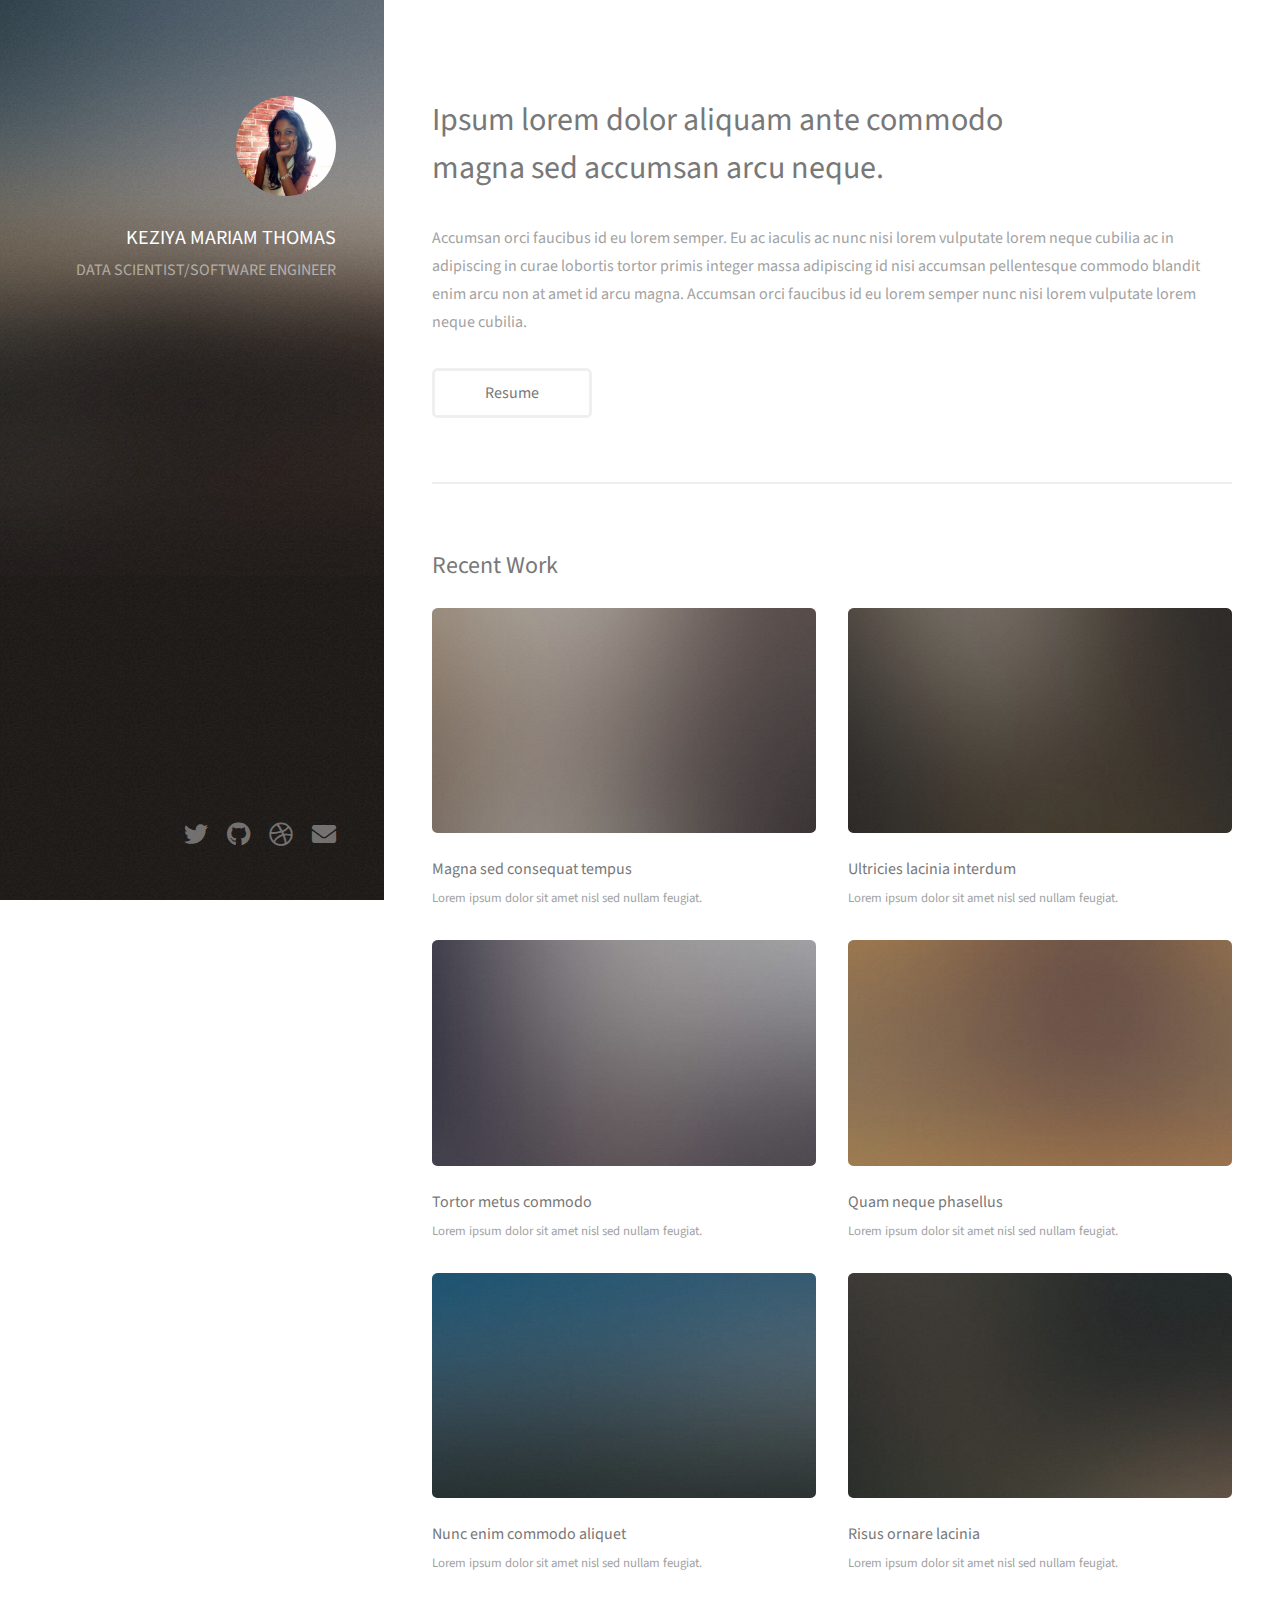
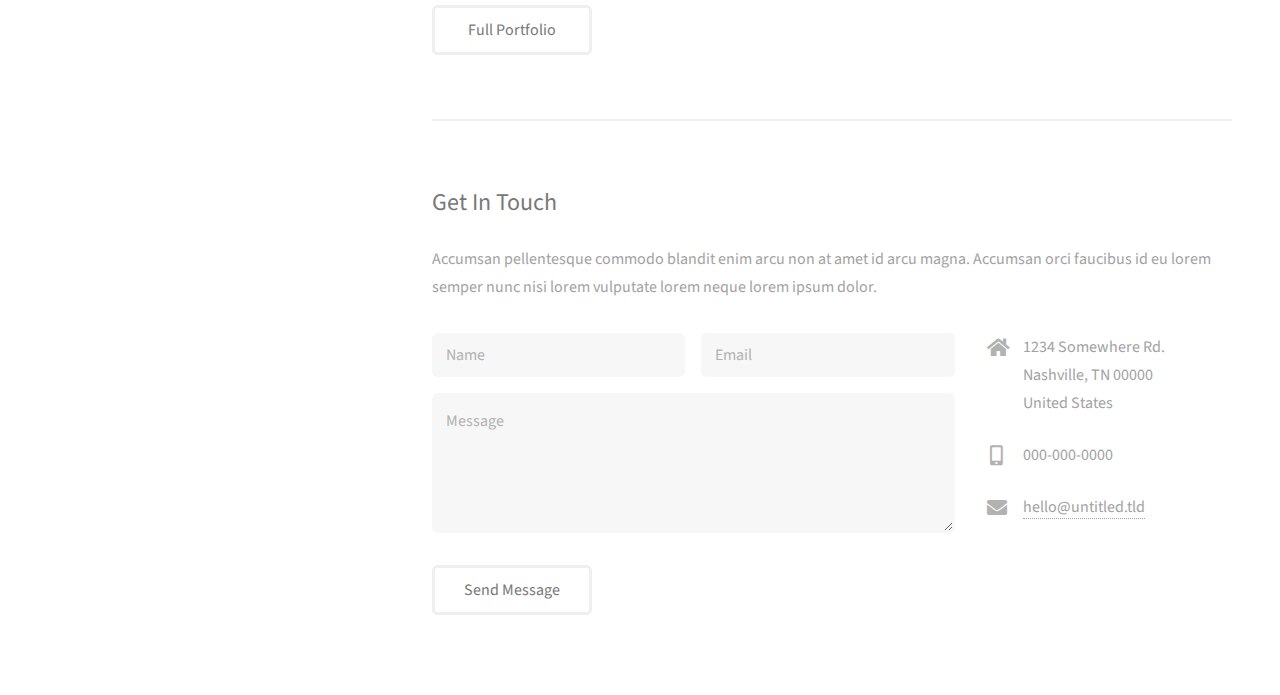
==== index.html @ 7d2cc62a "New pages" ====
<!DOCTYPE HTML>
<!--
	Strata by HTML5 UP
	html5up.net | @ajlkn
	Free for personal and commercial use under the CCA 3.0 license (html5up.net/license)
-->
<html>
	<head>
		<title>Keziya Thomas - Portfolio</title>
		<meta charset="utf-8" />
		<meta name="viewport" content="width=device-width, initial-scale=1, user-scalable=no" />
		<link rel="stylesheet" href="assets/css/main.css" />
	</head>
	<body class="is-preload">

		<!-- Header -->
			<header id="header">
				<div class="inner">
					<a href="#" class="image avatar"><img src="images/avatar.jpeg" alt="" /></a>
					<h1><strong>KEZIYA MARIAM THOMAS</strong>
						<!-- , a super simple -->
						<br />
					<!-- crafted by <a href="http://html5up.net">HTML5 UP</a>. -->
					</h1>
					<p>DATA SCIENTIST/SOFTWARE ENGINEER<br /></p>
				</div>
			</header>

		<!-- Main -->
			<div id="main">

				<!-- One -->
					<section id="one">
						<header class="major">
							<h2>Ipsum lorem dolor aliquam ante commodo<br />
							magna sed accumsan arcu neque.</h2>
						</header>
						<p>Accumsan orci faucibus id eu lorem semper. Eu ac iaculis ac nunc nisi lorem vulputate lorem neque cubilia ac in adipiscing in curae lobortis tortor primis integer massa adipiscing id nisi accumsan pellentesque commodo blandit enim arcu non at amet id arcu magna. Accumsan orci faucibus id eu lorem semper nunc nisi lorem vulputate lorem neque cubilia.</p>
						<ul class="actions">
							<li><a href="resume.html" class="button">Resume</a></li>
						</ul>
					</section>

				<!-- Two -->
					<section id="two">
						<h2>Recent Work</h2>
						<div class="row">
							<article class="col-6 col-12-xsmall work-item">
								<a href="images/fulls/01.jpg" class="image fit thumb"><img src="images/thumbs/01.jpg" alt="" /></a>
								<h3>Magna sed consequat tempus</h3>
								<p>Lorem ipsum dolor sit amet nisl sed nullam feugiat.</p>
							</article>
							<article class="col-6 col-12-xsmall work-item">
								<a href="images/fulls/02.jpg" class="image fit thumb"><img src="images/thumbs/02.jpg" alt="" /></a>
								<h3>Ultricies lacinia interdum</h3>
								<p>Lorem ipsum dolor sit amet nisl sed nullam feugiat.</p>
							</article>
							<article class="col-6 col-12-xsmall work-item">
								<a href="images/fulls/03.jpg" class="image fit thumb"><img src="images/thumbs/03.jpg" alt="" /></a>
								<h3>Tortor metus commodo</h3>
								<p>Lorem ipsum dolor sit amet nisl sed nullam feugiat.</p>
							</article>
							<article class="col-6 col-12-xsmall work-item">
								<a href="images/fulls/04.jpg" class="image fit thumb"><img src="images/thumbs/04.jpg" alt="" /></a>
								<h3>Quam neque phasellus</h3>
								<p>Lorem ipsum dolor sit amet nisl sed nullam feugiat.</p>
							</article>
							<article class="col-6 col-12-xsmall work-item">
								<a href="images/fulls/05.jpg" class="image fit thumb"><img src="images/thumbs/05.jpg" alt="" /></a>
								<h3>Nunc enim commodo aliquet</h3>
								<p>Lorem ipsum dolor sit amet nisl sed nullam feugiat.</p>
							</article>
							<article class="col-6 col-12-xsmall work-item">
								<a href="images/fulls/06.jpg" class="image fit thumb"><img src="images/thumbs/06.jpg" alt="" /></a>
								<h3>Risus ornare lacinia</h3>
								<p>Lorem ipsum dolor sit amet nisl sed nullam feugiat.</p>
							</article>
						</div>
						<ul class="actions">
							<li><a href="#" class="button">Full Portfolio</a></li>
						</ul>
					</section>

				<!-- Three -->
					<section id="three">
						<h2>Get In Touch</h2>
						<p>Accumsan pellentesque commodo blandit enim arcu non at amet id arcu magna. Accumsan orci faucibus id eu lorem semper nunc nisi lorem vulputate lorem neque lorem ipsum dolor.</p>
						<div class="row">
							<div class="col-8 col-12-small">
								<form method="post" action="#">
									<div class="row gtr-uniform gtr-50">
										<div class="col-6 col-12-xsmall"><input type="text" name="name" id="name" placeholder="Name" /></div>
										<div class="col-6 col-12-xsmall"><input type="email" name="email" id="email" placeholder="Email" /></div>
										<div class="col-12"><textarea name="message" id="message" placeholder="Message" rows="4"></textarea></div>
									</div>
								</form>
								<ul class="actions">
									<li><input type="submit" value="Send Message" /></li>
								</ul>
							</div>
							<div class="col-4 col-12-small">
								<ul class="labeled-icons">
									<li>
										<h3 class="icon solid fa-home"><span class="label">Address</span></h3>
										1234 Somewhere Rd.<br />
										Nashville, TN 00000<br />
										United States
									</li>
									<li>
										<h3 class="icon solid fa-mobile-alt"><span class="label">Phone</span></h3>
										000-000-0000
									</li>
									<li>
										<h3 class="icon solid fa-envelope"><span class="label">Email</span></h3>
										<a href="#">hello@untitled.tld</a>
									</li>
								</ul>
							</div>
						</div>
					</section>

				<!-- Four -->
				<!--
					<section id="four">
						<h2>Elements</h2>

						<section>
							<h4>Text</h4>
							<p>This is <b>bold</b> and this is <strong>strong</strong>. This is <i>italic</i> and this is <em>emphasized</em>.
							This is <sup>superscript</sup> text and this is <sub>subscript</sub> text.
							This is <u>underlined</u> and this is code: <code>for (;;) { ... }</code>. Finally, <a href="#">this is a link</a>.</p>
							<hr />
							<header>
								<h4>Heading with a Subtitle</h4>
								<p>Lorem ipsum dolor sit amet nullam id egestas urna aliquam</p>
							</header>
							<p>Nunc lacinia ante nunc ac lobortis. Interdum adipiscing gravida odio porttitor sem non mi integer non faucibus ornare mi ut ante amet placerat aliquet. Volutpat eu sed ante lacinia sapien lorem accumsan varius montes viverra nibh in adipiscing blandit tempus accumsan.</p>
							<header>
								<h5>Heading with a Subtitle</h5>
								<p>Lorem ipsum dolor sit amet nullam id egestas urna aliquam</p>
							</header>
							<p>Nunc lacinia ante nunc ac lobortis. Interdum adipiscing gravida odio porttitor sem non mi integer non faucibus ornare mi ut ante amet placerat aliquet. Volutpat eu sed ante lacinia sapien lorem accumsan varius montes viverra nibh in adipiscing blandit tempus accumsan.</p>
							<hr />
							<h2>Heading Level 2</h2>
							<h3>Heading Level 3</h3>
							<h4>Heading Level 4</h4>
							<h5>Heading Level 5</h5>
							<h6>Heading Level 6</h6>
							<hr />
							<h5>Blockquote</h5>
							<blockquote>Fringilla nisl. Donec accumsan interdum nisi, quis tincidunt felis sagittis eget tempus euismod. Vestibulum ante ipsum primis in faucibus vestibulum. Blandit adipiscing eu felis iaculis volutpat ac adipiscing accumsan faucibus. Vestibulum ante ipsum primis in faucibus lorem ipsum dolor sit amet nullam adipiscing eu felis.</blockquote>
							<h5>Preformatted</h5>
							<pre><code>i = 0;

while (!deck.isInOrder()) {
print 'Iteration ' + i;
deck.shuffle();
i++;
}

print 'It took ' + i + ' iterations to sort the deck.';</code></pre>
						</section>

						<section>
							<h4>Lists</h4>
							<div class="row">
								<div class="col-6 col-12-xsmall">
									<h5>Unordered</h5>
									<ul>
										<li>Dolor pulvinar etiam magna etiam.</li>
										<li>Sagittis adipiscing lorem eleifend.</li>
										<li>Felis enim feugiat dolore viverra.</li>
									</ul>
									<h5>Alternate</h5>
									<ul class="alt">
										<li>Dolor pulvinar etiam magna etiam.</li>
										<li>Sagittis adipiscing lorem eleifend.</li>
										<li>Felis enim feugiat dolore viverra.</li>
									</ul>
								</div>
								<div class="col-6 col-12-xsmall">
									<h5>Ordered</h5>
									<ol>
										<li>Dolor pulvinar etiam magna etiam.</li>
										<li>Etiam vel felis at lorem sed viverra.</li>
										<li>Felis enim feugiat dolore viverra.</li>
										<li>Dolor pulvinar etiam magna etiam.</li>
										<li>Etiam vel felis at lorem sed viverra.</li>
										<li>Felis enim feugiat dolore viverra.</li>
									</ol>
									<h5>Icons</h5>
									<ul class="icons">
										<li><a href="#" class="icon brands fa-twitter"><span class="label">Twitter</span></a></li>
										<li><a href="#" class="icon brands fa-facebook-f"><span class="label">Facebook</span></a></li>
										<li><a href="#" class="icon brands fa-instagram"><span class="label">Instagram</span></a></li>
										<li><a href="#" class="icon brands fa-github"><span class="label">Github</span></a></li>
										<li><a href="#" class="icon brands fa-dribbble"><span class="label">Dribbble</span></a></li>
										<li><a href="#" class="icon brands fa-tumblr"><span class="label">Tumblr</span></a></li>
									</ul>
								</div>
							</div>
							<h5>Actions</h5>
							<ul class="actions">
								<li><a href="#" class="button primary">Default</a></li>
								<li><a href="#" class="button">Default</a></li>
							</ul>
							<ul class="actions small">
								<li><a href="#" class="button primary small">Small</a></li>
								<li><a href="#" class="button small">Small</a></li>
							</ul>
							<div class="row">
								<div class="col-6 col-12-small">
									<ul class="actions stacked">
										<li><a href="#" class="button primary">Default</a></li>
										<li><a href="#" class="button">Default</a></li>
									</ul>
								</div>
								<div class="col-6 col-12-small">
									<ul class="actions stacked">
										<li><a href="#" class="button primary small">Small</a></li>
										<li><a href="#" class="button small">Small</a></li>
									</ul>
								</div>
								<div class="col-6 col-12-small">
									<ul class="actions stacked">
										<li><a href="#" class="button primary fit">Default</a></li>
										<li><a href="#" class="button fit">Default</a></li>
									</ul>
								</div>
								<div class="col-6 col-12-small">
									<ul class="actions stacked">
										<li><a href="#" class="button primary small fit">Small</a></li>
										<li><a href="#" class="button small fit">Small</a></li>
									</ul>
								</div>
							</div>
						</section>

						<section>
							<h4>Table</h4>
							<h5>Default</h5>
							<div class="table-wrapper">
								<table>
									<thead>
										<tr>
											<th>Name</th>
											<th>Description</th>
											<th>Price</th>
										</tr>
									</thead>
									<tbody>
										<tr>
											<td>Item One</td>
											<td>Ante turpis integer aliquet porttitor.</td>
											<td>29.99</td>
										</tr>
										<tr>
											<td>Item Two</td>
											<td>Vis ac commodo adipiscing arcu aliquet.</td>
											<td>19.99</td>
										</tr>
										<tr>
											<td>Item Three</td>
											<td> Morbi faucibus arcu accumsan lorem.</td>
											<td>29.99</td>
										</tr>
										<tr>
											<td>Item Four</td>
											<td>Vitae integer tempus condimentum.</td>
											<td>19.99</td>
										</tr>
										<tr>
											<td>Item Five</td>
											<td>Ante turpis integer aliquet porttitor.</td>
											<td>29.99</td>
										</tr>
									</tbody>
									<tfoot>
										<tr>
											<td colspan="2"></td>
											<td>100.00</td>
										</tr>
									</tfoot>
								</table>
							</div>

							<h5>Alternate</h5>
							<div class="table-wrapper">
								<table class="alt">
									<thead>
										<tr>
											<th>Name</th>
											<th>Description</th>
											<th>Price</th>
										</tr>
									</thead>
									<tbody>
										<tr>
											<td>Item One</td>
											<td>Ante turpis integer aliquet porttitor.</td>
											<td>29.99</td>
										</tr>
										<tr>
											<td>Item Two</td>
											<td>Vis ac commodo adipiscing arcu aliquet.</td>
											<td>19.99</td>
										</tr>
										<tr>
											<td>Item Three</td>
											<td> Morbi faucibus arcu accumsan lorem.</td>
											<td>29.99</td>
										</tr>
										<tr>
											<td>Item Four</td>
											<td>Vitae integer tempus condimentum.</td>
											<td>19.99</td>
										</tr>
										<tr>
											<td>Item Five</td>
											<td>Ante turpis integer aliquet porttitor.</td>
											<td>29.99</td>
										</tr>
									</tbody>
									<tfoot>
										<tr>
											<td colspan="2"></td>
											<td>100.00</td>
										</tr>
									</tfoot>
								</table>
							</div>
						</section>

						<section>
							<h4>Buttons</h4>
							<ul class="actions">
								<li><a href="#" class="button primary">Primary</a></li>
								<li><a href="#" class="button">Default</a></li>
							</ul>
							<ul class="actions">
								<li><a href="#" class="button large">Large</a></li>
								<li><a href="#" class="button">Default</a></li>
								<li><a href="#" class="button small">Small</a></li>
							</ul>
							<ul class="actions fit">
								<li><a href="#" class="button primary fit">Fit</a></li>
								<li><a href="#" class="button fit">Fit</a></li>
							</ul>
							<ul class="actions fit small">
								<li><a href="#" class="button primary fit small">Fit + Small</a></li>
								<li><a href="#" class="button fit small">Fit + Small</a></li>
							</ul>
							<ul class="actions">
								<li><a href="#" class="button primary icon solid fa-download">Icon</a></li>
								<li><a href="#" class="button icon solid fa-download">Icon</a></li>
							</ul>
							<ul class="actions">
								<li><span class="button primary disabled">Primary</span></li>
								<li><span class="button disabled">Default</span></li>
							</ul>
						</section>

						<section>
							<h4>Form</h4>
							<form method="post" action="#">
								<div class="row gtr-uniform gtr-50">
									<div class="col-6 col-12-xsmall">
										<input type="text" name="demo-name" id="demo-name" value="" placeholder="Name" />
									</div>
									<div class="col-6 col-12-xsmall">
										<input type="email" name="demo-email" id="demo-email" value="" placeholder="Email" />
									</div>
									<div class="col-12">
										<select name="demo-category" id="demo-category">
											<option value="">- Category -</option>
											<option value="1">Manufacturing</option>
											<option value="1">Shipping</option>
											<option value="1">Administration</option>
											<option value="1">Human Resources</option>
										</select>
									</div>
									<div class="col-4 col-12-small">
										<input type="radio" id="demo-priority-low" name="demo-priority" checked>
										<label for="demo-priority-low">Low Priority</label>
									</div>
									<div class="col-4 col-12-small">
										<input type="radio" id="demo-priority-normal" name="demo-priority">
										<label for="demo-priority-normal">Normal Priority</label>
									</div>
									<div class="col-4 col-12-small">
										<input type="radio" id="demo-priority-high" name="demo-priority">
										<label for="demo-priority-high">High Priority</label>
									</div>
									<div class="col-6 col-12-small">
										<input type="checkbox" id="demo-copy" name="demo-copy">
										<label for="demo-copy">Email me a copy of this message</label>
									</div>
									<div class="col-6 col-12-small">
										<input type="checkbox" id="demo-human" name="demo-human" checked>
										<label for="demo-human">I am a human and not a robot</label>
									</div>
									<div class="col-12">
										<textarea name="demo-message" id="demo-message" placeholder="Enter your message" rows="6"></textarea>
									</div>
									<div class="col-12">
										<ul class="actions">
											<li><input type="submit" value="Send Message" class="primary" /></li>
											<li><input type="reset" value="Reset" /></li>
										</ul>
									</div>
								</div>
							</form>
						</section>

						<section>
							<h4>Image</h4>
							<h5>Fit</h5>
							<div class="box alt">
								<div class="row gtr-50 gtr-uniform">
									<div class="col-12"><span class="image fit"><img src="images/fulls/05.jpg" alt="" /></span></div>
									<div class="col-4"><span class="image fit"><img src="images/thumbs/01.jpg" alt="" /></span></div>
									<div class="col-4"><span class="image fit"><img src="images/thumbs/02.jpg" alt="" /></span></div>
									<div class="col-4"><span class="image fit"><img src="images/thumbs/03.jpg" alt="" /></span></div>
									<div class="col-4"><span class="image fit"><img src="images/thumbs/04.jpg" alt="" /></span></div>
									<div class="col-4"><span class="image fit"><img src="images/thumbs/05.jpg" alt="" /></span></div>
									<div class="col-4"><span class="image fit"><img src="images/thumbs/06.jpg" alt="" /></span></div>
									<div class="col-4"><span class="image fit"><img src="images/thumbs/03.jpg" alt="" /></span></div>
									<div class="col-4"><span class="image fit"><img src="images/thumbs/02.jpg" alt="" /></span></div>
									<div class="col-4"><span class="image fit"><img src="images/thumbs/01.jpg" alt="" /></span></div>
								</div>
							</div>
							<h5>Left &amp; Right</h5>
							<p><span class="image left"><img src="images/avatar.jpg" alt="" /></span>Fringilla nisl. Donec accumsan interdum nisi, quis tincidunt felis sagittis eget. tempus euismod. Vestibulum ante ipsum primis in faucibus vestibulum. Blandit adipiscing eu felis iaculis volutpat ac adipiscing accumsan eu faucibus. Integer ac pellentesque praesent tincidunt felis sagittis eget. tempus euismod. Vestibulum ante ipsum primis in faucibus vestibulum. Blandit adipiscing eu felis iaculis volutpat ac adipiscing accumsan eu faucibus. Integer ac pellentesque praesent. Donec accumsan interdum nisi, quis tincidunt felis sagittis eget. tempus euismod. Vestibulum ante ipsum primis in faucibus vestibulum. Blandit adipiscing eu felis iaculis volutpat ac adipiscing accumsan eu faucibus. Integer ac pellentesque praesent tincidunt felis sagittis eget. tempus euismod. Vestibulum ante ipsum primis in faucibus vestibulum. Blandit adipiscing eu felis iaculis volutpat ac adipiscing accumsan eu faucibus. Integer ac pellentesque praesent.</p>
							<p><span class="image right"><img src="images/avatar.jpg" alt="" /></span>Fringilla nisl. Donec accumsan interdum nisi, quis tincidunt felis sagittis eget. tempus euismod. Vestibulum ante ipsum primis in faucibus vestibulum. Blandit adipiscing eu felis iaculis volutpat ac adipiscing accumsan eu faucibus. Integer ac pellentesque praesent tincidunt felis sagittis eget. tempus euismod. Vestibulum ante ipsum primis in faucibus vestibulum. Blandit adipiscing eu felis iaculis volutpat ac adipiscing accumsan eu faucibus. Integer ac pellentesque praesent. Donec accumsan interdum nisi, quis tincidunt felis sagittis eget. tempus euismod. Vestibulum ante ipsum primis in faucibus vestibulum. Blandit adipiscing eu felis iaculis volutpat ac adipiscing accumsan eu faucibus. Integer ac pellentesque praesent tincidunt felis sagittis eget. tempus euismod. Vestibulum ante ipsum primis in faucibus vestibulum. Blandit adipiscing eu felis iaculis volutpat ac adipiscing accumsan eu faucibus. Integer ac pellentesque praesent.</p>
						</section>

					</section>
				-->

			</div>

		<!-- Footer -->
			<footer id="footer">
				<div class="inner">
					<ul class="icons">
						<li><a href="#" class="icon brands fa-twitter"><span class="label">Twitter</span></a></li>
						<li><a href="#" class="icon brands fa-github"><span class="label">Github</span></a></li>
						<li><a href="#" class="icon brands fa-dribbble"><span class="label">Dribbble</span></a></li>
						<li><a href="#" class="icon solid fa-envelope"><span class="label">Email</span></a></li>
					</ul>
					<!-- <ul class="copyright">
						<li>&copy; Untitled</li><li>Design: <a href="http://html5up.net">HTML5 UP</a></li>
					</ul> -->
				</div>
			</footer>

		<!-- Scripts -->
			<script src="assets/js/jquery.min.js"></script>
			<script src="assets/js/jquery.poptrox.min.js"></script>
			<script src="assets/js/browser.min.js"></script>
			<script src="assets/js/breakpoints.min.js"></script>
			<script src="assets/js/util.js"></script>
			<script src="assets/js/main.js"></script>

	</body>
</html>
---- assets/css/main.css ----
@import url("fontawesome-all.min.css");
@import url("https://fonts.googleapis.com/css?family=Source+Sans+Pro:400,400italic");

/*
	Strata by HTML5 UP
	html5up.net | @ajlkn
	Free for personal and commercial use under the CCA 3.0 license (html5up.net/license)
*/

html, body, div, span, applet, object,
iframe, h1, h2, h3, h4, h5, h6, p, blockquote,
pre, a, abbr, acronym, address, big, cite,
code, del, dfn, em, img, ins, kbd, q, s, samp,
small, strike, strong, sub, sup, tt, var, b,
u, i, center, dl, dt, dd, ol, ul, li, fieldset,
form, label, legend, table, caption, tbody,
tfoot, thead, tr, th, td, article, aside,
canvas, details, embed, figure, figcaption,
footer, header, hgroup, menu, nav, output, ruby,
section, summary, time, mark, audio, video {
	margin: 0;
	padding: 0;
	border: 0;
	font-size: 100%;
	font: inherit;
	vertical-align: baseline;}

article, aside, details, figcaption, figure,
footer, header, hgroup, menu, nav, section {
	display: block;}

body {
	line-height: 1;
}

ol, ul {
	list-style: none;
}

blockquote, q {
	quotes: none;
}

	blockquote:before, blockquote:after, q:before, q:after {
		content: '';
		content: none;
	}

table {
	border-collapse: collapse;
	border-spacing: 0;
}

body {
	-webkit-text-size-adjust: none;
}

mark {
	background-color: transparent;
	color: inherit;
}

input::-moz-focus-inner {
	border: 0;
	padding: 0;
}

input, select, textarea {
	-moz-appearance: none;
	-webkit-appearance: none;
	-ms-appearance: none;
	appearance: none;
}

/* Basic */

	html {
		box-sizing: border-box;
	}

	*, *:before, *:after {
		box-sizing: inherit;
	}

	body {
		background: #fff;
	}

		body.is-preload *, body.is-preload *:before, body.is-preload *:after {
			-moz-animation: none !important;
			-webkit-animation: none !important;
			-ms-animation: none !important;
			animation: none !important;
			-moz-transition: none !important;
			-webkit-transition: none !important;
			-ms-transition: none !important;
			transition: none !important;
		}

	body, input, select, textarea {
		color: #a2a2a2;
		font-family: "Source Sans Pro", Helvetica, sans-serif;
		font-size: 16pt;
		font-weight: 400;
		line-height: 1.75em;
	}

	a {
		-moz-transition: color 0.2s ease-in-out, border-color 0.2s ease-in-out;
		-webkit-transition: color 0.2s ease-in-out, border-color 0.2s ease-in-out;
		-ms-transition: color 0.2s ease-in-out, border-color 0.2s ease-in-out;
		transition: color 0.2s ease-in-out, border-color 0.2s ease-in-out;
		border-bottom: dotted 1px;
		color: #49bf9d;
		text-decoration: none;
	}

		a:hover {
			border-bottom-color: transparent;
			color: #49bf9d !important;
			text-decoration: none;
		}

	strong, b {
		color: #787878;
		font-weight: 400;
	}

	em, i {
		font-style: italic;
	}

	p {
		margin: 0 0 2em 0;
	}

	h1, h2, h3, h4, h5, h6 {
		color: #787878;
		font-weight: 400;
		line-height: 1em;
		margin: 0 0 1em 0;
	}

		h1 a, h2 a, h3 a, h4 a, h5 a, h6 a {
			color: inherit;
			text-decoration: none;
		}

	h1 {
		font-size: 2em;
		line-height: 1.5em;
	}

	h2 {
		font-size: 1.5em;
		line-height: 1.5em;
	}

	h3 {
		font-size: 1.25em;
		line-height: 1.5em;
	}

	h4 {
		font-size: 1.1em;
		line-height: 1.5em;
	}

	h5 {
		font-size: 0.9em;
		line-height: 1.5em;
	}

	h6 {
		font-size: 0.7em;
		line-height: 1.5em;
	}

	sub {
		font-size: 0.8em;
		position: relative;
		top: 0.5em;
	}

	sup {
		font-size: 0.8em;
		position: relative;
		top: -0.5em;
	}

	hr {
		border: 0;
		border-bottom: solid 2px #efefef;
		margin: 2em 0;
	}

		hr.major {
			margin: 3em 0;
		}

	blockquote {
		border-left: solid 6px #efefef;
		font-style: italic;
		margin: 0 0 2em 0;
		padding: 0.5em 0 0.5em 1.5em;
	}

	code {
		background: #f7f7f7;
		border-radius: 0.35em;
		border: solid 2px #efefef;
		font-family: "Courier New", monospace;
		font-size: 0.9em;
		margin: 0 0.25em;
		padding: 0.25em 0.65em;
	}

	pre {
		-webkit-overflow-scrolling: touch;
		font-family: "Courier New", monospace;
		font-size: 0.9em;
		margin: 0 0 2em 0;
	}

		pre code {
			display: block;
			line-height: 1.75em;
			padding: 1em 1.5em;
			overflow-x: auto;
		}

	.align-left {
		text-align: left;
	}

	.align-center {
		text-align: center;
	}

	.align-right {
		text-align: right;
	}

/* Container */

	.container {
		margin: 0 auto;
		max-width: calc(100% - 4em);
		width: 100%;
	}

		.container.xsmall {
			width: 25%;
		}

		.container.small {
			width: 50%;
		}

		.container.medium {
			width: 75%;
		}

		.container.large {
			width: 125%;
		}

		.container.xlarge {
			width: 150%;
		}

		.container.max {
			width: 100%;
		}

		@media screen and (max-width: 980px) {

			.container {
				width: 100% !important;
				max-width: 100% !important;
			}

		}

		@media screen and (max-width: 480px) {

			.container {
				max-width: calc(100% - 3em);
			}

		}

/* Row */

	.row {
		display: flex;
		flex-wrap: wrap;
		box-sizing: border-box;
		align-items: stretch;
	}

		.row > * {
			box-sizing: border-box;
		}

		.row.gtr-uniform > * > :last-child {
			margin-bottom: 0;
		}

		.row.aln-left {
			justify-content: flex-start;
		}

		.row.aln-center {
			justify-content: center;
		}

		.row.aln-right {
			justify-content: flex-end;
		}

		.row.aln-top {
			align-items: flex-start;
		}

		.row.aln-middle {
			align-items: center;
		}

		.row.aln-bottom {
			align-items: flex-end;
		}

		.row > .imp {
			order: -1;
		}

		.row > .col-1 {
			width: 8.33333%;
		}

		.row > .off-1 {
			margin-left: 8.33333%;
		}

		.row > .col-2 {
			width: 16.66667%;
		}

		.row > .off-2 {
			margin-left: 16.66667%;
		}

		.row > .col-3 {
			width: 25%;
		}

		.row > .off-3 {
			margin-left: 25%;
		}

		.row > .col-4 {
			width: 33.33333%;
		}

		.row > .off-4 {
			margin-left: 33.33333%;
		}

		.row > .col-5 {
			width: 41.66667%;
		}

		.row > .off-5 {
			margin-left: 41.66667%;
		}

		.row > .col-6 {
			width: 50%;
		}

		.row > .off-6 {
			margin-left: 50%;
		}

		.row > .col-7 {
			width: 58.33333%;
		}

		.row > .off-7 {
			margin-left: 58.33333%;
		}

		.row > .col-8 {
			width: 66.66667%;
		}

		.row > .off-8 {
			margin-left: 66.66667%;
		}

		.row > .col-9 {
			width: 75%;
		}

		.row > .off-9 {
			margin-left: 75%;
		}

		.row > .col-10 {
			width: 83.33333%;
		}

		.row > .off-10 {
			margin-left: 83.33333%;
		}

		.row > .col-11 {
			width: 91.66667%;
		}

		.row > .off-11 {
			margin-left: 91.66667%;
		}

		.row > .col-12 {
			width: 100%;
		}

		.row > .off-12 {
			margin-left: 100%;
		}

		.row.gtr-0 {
			margin-top: 0;
			margin-left: 0em;
		}

			.row.gtr-0 > * {
				padding: 0 0 0 0em;
			}

			.row.gtr-0.gtr-uniform {
				margin-top: 0em;
			}

				.row.gtr-0.gtr-uniform > * {
					padding-top: 0em;
				}

		.row.gtr-25 {
			margin-top: 0;
			margin-left: -0.625em;
		}

			.row.gtr-25 > * {
				padding: 0 0 0 0.625em;
			}

			.row.gtr-25.gtr-uniform {
				margin-top: -0.625em;
			}

				.row.gtr-25.gtr-uniform > * {
					padding-top: 0.625em;
				}

		.row.gtr-50 {
			margin-top: 0;
			margin-left: -1.25em;
		}

			.row.gtr-50 > * {
				padding: 0 0 0 1.25em;
			}

			.row.gtr-50.gtr-uniform {
				margin-top: -1.25em;
			}

				.row.gtr-50.gtr-uniform > * {
					padding-top: 1.25em;
				}

		.row {
			margin-top: 0;
			margin-left: -2.5em;
		}

			.row > * {
				padding: 0 0 0 2.5em;
			}

			.row.gtr-uniform {
				margin-top: -2.5em;
			}

				.row.gtr-uniform > * {
					padding-top: 2.5em;
				}

		.row.gtr-150 {
			margin-top: 0;
			margin-left: -3.75em;
		}

			.row.gtr-150 > * {
				padding: 0 0 0 3.75em;
			}

			.row.gtr-150.gtr-uniform {
				margin-top: -3.75em;
			}

				.row.gtr-150.gtr-uniform > * {
					padding-top: 3.75em;
				}

		.row.gtr-200 {
			margin-top: 0;
			margin-left: -5em;
		}

			.row.gtr-200 > * {
				padding: 0 0 0 5em;
			}

			.row.gtr-200.gtr-uniform {
				margin-top: -5em;
			}

				.row.gtr-200.gtr-uniform > * {
					padding-top: 5em;
				}

		@media screen and (max-width: 1800px) {

			.row {
				display: flex;
				flex-wrap: wrap;
				box-sizing: border-box;
				align-items: stretch;
			}

				.row > * {
					box-sizing: border-box;
				}

				.row.gtr-uniform > * > :last-child {
					margin-bottom: 0;
				}

				.row.aln-left {
					justify-content: flex-start;
				}

				.row.aln-center {
					justify-content: center;
				}

				.row.aln-right {
					justify-content: flex-end;
				}

				.row.aln-top {
					align-items: flex-start;
				}

				.row.aln-middle {
					align-items: center;
				}

				.row.aln-bottom {
					align-items: flex-end;
				}

				.row > .imp-xlarge {
					order: -1;
				}

				.row > .col-1-xlarge {
					width: 8.33333%;
				}

				.row > .off-1-xlarge {
					margin-left: 8.33333%;
				}

				.row > .col-2-xlarge {
					width: 16.66667%;
				}

				.row > .off-2-xlarge {
					margin-left: 16.66667%;
				}

				.row > .col-3-xlarge {
					width: 25%;
				}

				.row > .off-3-xlarge {
					margin-left: 25%;
				}

				.row > .col-4-xlarge {
					width: 33.33333%;
				}

				.row > .off-4-xlarge {
					margin-left: 33.33333%;
				}

				.row > .col-5-xlarge {
					width: 41.66667%;
				}

				.row > .off-5-xlarge {
					margin-left: 41.66667%;
				}

				.row > .col-6-xlarge {
					width: 50%;
				}

				.row > .off-6-xlarge {
					margin-left: 50%;
				}

				.row > .col-7-xlarge {
					width: 58.33333%;
				}

				.row > .off-7-xlarge {
					margin-left: 58.33333%;
				}

				.row > .col-8-xlarge {
					width: 66.66667%;
				}

				.row > .off-8-xlarge {
					margin-left: 66.66667%;
				}

				.row > .col-9-xlarge {
					width: 75%;
				}

				.row > .off-9-xlarge {
					margin-left: 75%;
				}

				.row > .col-10-xlarge {
					width: 83.33333%;
				}

				.row > .off-10-xlarge {
					margin-left: 83.33333%;
				}

				.row > .col-11-xlarge {
					width: 91.66667%;
				}

				.row > .off-11-xlarge {
					margin-left: 91.66667%;
				}

				.row > .col-12-xlarge {
					width: 100%;
				}

				.row > .off-12-xlarge {
					margin-left: 100%;
				}

				.row.gtr-0 {
					margin-top: 0;
					margin-left: 0em;
				}

					.row.gtr-0 > * {
						padding: 0 0 0 0em;
					}

					.row.gtr-0.gtr-uniform {
						margin-top: 0em;
					}

						.row.gtr-0.gtr-uniform > * {
							padding-top: 0em;
						}

				.row.gtr-25 {
					margin-top: 0;
					margin-left: -0.625em;
				}

					.row.gtr-25 > * {
						padding: 0 0 0 0.625em;
					}

					.row.gtr-25.gtr-uniform {
						margin-top: -0.625em;
					}

						.row.gtr-25.gtr-uniform > * {
							padding-top: 0.625em;
						}

				.row.gtr-50 {
					margin-top: 0;
					margin-left: -1.25em;
				}

					.row.gtr-50 > * {
						padding: 0 0 0 1.25em;
					}

					.row.gtr-50.gtr-uniform {
						margin-top: -1.25em;
					}

						.row.gtr-50.gtr-uniform > * {
							padding-top: 1.25em;
						}

				.row {
					margin-top: 0;
					margin-left: -2.5em;
				}

					.row > * {
						padding: 0 0 0 2.5em;
					}

					.row.gtr-uniform {
						margin-top: -2.5em;
					}

						.row.gtr-uniform > * {
							padding-top: 2.5em;
						}

				.row.gtr-150 {
					margin-top: 0;
					margin-left: -3.75em;
				}

					.row.gtr-150 > * {
						padding: 0 0 0 3.75em;
					}

					.row.gtr-150.gtr-uniform {
						margin-top: -3.75em;
					}

						.row.gtr-150.gtr-uniform > * {
							padding-top: 3.75em;
						}

				.row.gtr-200 {
					margin-top: 0;
					margin-left: -5em;
				}

					.row.gtr-200 > * {
						padding: 0 0 0 5em;
					}

					.row.gtr-200.gtr-uniform {
						margin-top: -5em;
					}

						.row.gtr-200.gtr-uniform > * {
							padding-top: 5em;
						}

		}

		@media screen and (max-width: 1280px) {

			.row {
				display: flex;
				flex-wrap: wrap;
				box-sizing: border-box;
				align-items: stretch;
			}

				.row > * {
					box-sizing: border-box;
				}

				.row.gtr-uniform > * > :last-child {
					margin-bottom: 0;
				}

				.row.aln-left {
					justify-content: flex-start;
				}

				.row.aln-center {
					justify-content: center;
				}

				.row.aln-right {
					justify-content: flex-end;
				}

				.row.aln-top {
					align-items: flex-start;
				}

				.row.aln-middle {
					align-items: center;
				}

				.row.aln-bottom {
					align-items: flex-end;
				}

				.row > .imp-large {
					order: -1;
				}

				.row > .col-1-large {
					width: 8.33333%;
				}

				.row > .off-1-large {
					margin-left: 8.33333%;
				}

				.row > .col-2-large {
					width: 16.66667%;
				}

				.row > .off-2-large {
					margin-left: 16.66667%;
				}

				.row > .col-3-large {
					width: 25%;
				}

				.row > .off-3-large {
					margin-left: 25%;
				}

				.row > .col-4-large {
					width: 33.33333%;
				}

				.row > .off-4-large {
					margin-left: 33.33333%;
				}

				.row > .col-5-large {
					width: 41.66667%;
				}

				.row > .off-5-large {
					margin-left: 41.66667%;
				}

				.row > .col-6-large {
					width: 50%;
				}

				.row > .off-6-large {
					margin-left: 50%;
				}

				.row > .col-7-large {
					width: 58.33333%;
				}

				.row > .off-7-large {
					margin-left: 58.33333%;
				}

				.row > .col-8-large {
					width: 66.66667%;
				}

				.row > .off-8-large {
					margin-left: 66.66667%;
				}

				.row > .col-9-large {
					width: 75%;
				}

				.row > .off-9-large {
					margin-left: 75%;
				}

				.row > .col-10-large {
					width: 83.33333%;
				}

				.row > .off-10-large {
					margin-left: 83.33333%;
				}

				.row > .col-11-large {
					width: 91.66667%;
				}

				.row > .off-11-large {
					margin-left: 91.66667%;
				}

				.row > .col-12-large {
					width: 100%;
				}

				.row > .off-12-large {
					margin-left: 100%;
				}

				.row.gtr-0 {
					margin-top: 0;
					margin-left: 0em;
				}

					.row.gtr-0 > * {
						padding: 0 0 0 0em;
					}

					.row.gtr-0.gtr-uniform {
						margin-top: 0em;
					}

						.row.gtr-0.gtr-uniform > * {
							padding-top: 0em;
						}

				.row.gtr-25 {
					margin-top: 0;
					margin-left: -0.5em;
				}

					.row.gtr-25 > * {
						padding: 0 0 0 0.5em;
					}

					.row.gtr-25.gtr-uniform {
						margin-top: -0.5em;
					}

						.row.gtr-25.gtr-uniform > * {
							padding-top: 0.5em;
						}

				.row.gtr-50 {
					margin-top: 0;
					margin-left: -1em;
				}

					.row.gtr-50 > * {
						padding: 0 0 0 1em;
					}

					.row.gtr-50.gtr-uniform {
						margin-top: -1em;
					}

						.row.gtr-50.gtr-uniform > * {
							padding-top: 1em;
						}

				.row {
					margin-top: 0;
					margin-left: -2em;
				}

					.row > * {
						padding: 0 0 0 2em;
					}

					.row.gtr-uniform {
						margin-top: -2em;
					}

						.row.gtr-uniform > * {
							padding-top: 2em;
						}

				.row.gtr-150 {
					margin-top: 0;
					margin-left: -3em;
				}

					.row.gtr-150 > * {
						padding: 0 0 0 3em;
					}

					.row.gtr-150.gtr-uniform {
						margin-top: -3em;
					}

						.row.gtr-150.gtr-uniform > * {
							padding-top: 3em;
						}

				.row.gtr-200 {
					margin-top: 0;
					margin-left: -4em;
				}

					.row.gtr-200 > * {
						padding: 0 0 0 4em;
					}

					.row.gtr-200.gtr-uniform {
						margin-top: -4em;
					}

						.row.gtr-200.gtr-uniform > * {
							padding-top: 4em;
						}

		}

		@media screen and (max-width: 980px) {

			.row {
				display: flex;
				flex-wrap: wrap;
				box-sizing: border-box;
				align-items: stretch;
			}

				.row > * {
					box-sizing: border-box;
				}

				.row.gtr-uniform > * > :last-child {
					margin-bottom: 0;
				}

				.row.aln-left {
					justify-content: flex-start;
				}

				.row.aln-center {
					justify-content: center;
				}

				.row.aln-right {
					justify-content: flex-end;
				}

				.row.aln-top {
					align-items: flex-start;
				}

				.row.aln-middle {
					align-items: center;
				}

				.row.aln-bottom {
					align-items: flex-end;
				}

				.row > .imp-medium {
					order: -1;
				}

				.row > .col-1-medium {
					width: 8.33333%;
				}

				.row > .off-1-medium {
					margin-left: 8.33333%;
				}

				.row > .col-2-medium {
					width: 16.66667%;
				}

				.row > .off-2-medium {
					margin-left: 16.66667%;
				}

				.row > .col-3-medium {
					width: 25%;
				}

				.row > .off-3-medium {
					margin-left: 25%;
				}

				.row > .col-4-medium {
					width: 33.33333%;
				}

				.row > .off-4-medium {
					margin-left: 33.33333%;
				}

				.row > .col-5-medium {
					width: 41.66667%;
				}

				.row > .off-5-medium {
					margin-left: 41.66667%;
				}

				.row > .col-6-medium {
					width: 50%;
				}

				.row > .off-6-medium {
					margin-left: 50%;
				}

				.row > .col-7-medium {
					width: 58.33333%;
				}

				.row > .off-7-medium {
					margin-left: 58.33333%;
				}

				.row > .col-8-medium {
					width: 66.66667%;
				}

				.row > .off-8-medium {
					margin-left: 66.66667%;
				}

				.row > .col-9-medium {
					width: 75%;
				}

				.row > .off-9-medium {
					margin-left: 75%;
				}

				.row > .col-10-medium {
					width: 83.33333%;
				}

				.row > .off-10-medium {
					margin-left: 83.33333%;
				}

				.row > .col-11-medium {
					width: 91.66667%;
				}

				.row > .off-11-medium {
					margin-left: 91.66667%;
				}

				.row > .col-12-medium {
					width: 100%;
				}

				.row > .off-12-medium {
					margin-left: 100%;
				}

				.row.gtr-0 {
					margin-top: 0;
					margin-left: 0em;
				}

					.row.gtr-0 > * {
						padding: 0 0 0 0em;
					}

					.row.gtr-0.gtr-uniform {
						margin-top: 0em;
					}

						.row.gtr-0.gtr-uniform > * {
							padding-top: 0em;
						}

				.row.gtr-25 {
					margin-top: 0;
					margin-left: -0.5em;
				}

					.row.gtr-25 > * {
						padding: 0 0 0 0.5em;
					}

					.row.gtr-25.gtr-uniform {
						margin-top: -0.5em;
					}

						.row.gtr-25.gtr-uniform > * {
							padding-top: 0.5em;
						}

				.row.gtr-50 {
					margin-top: 0;
					margin-left: -1em;
				}

					.row.gtr-50 > * {
						padding: 0 0 0 1em;
					}

					.row.gtr-50.gtr-uniform {
						margin-top: -1em;
					}

						.row.gtr-50.gtr-uniform > * {
							padding-top: 1em;
						}

				.row {
					margin-top: 0;
					margin-left: -2em;
				}

					.row > * {
						padding: 0 0 0 2em;
					}

					.row.gtr-uniform {
						margin-top: -2em;
					}

						.row.gtr-uniform > * {
							padding-top: 2em;
						}

				.row.gtr-150 {
					margin-top: 0;
					margin-left: -3em;
				}

					.row.gtr-150 > * {
						padding: 0 0 0 3em;
					}

					.row.gtr-150.gtr-uniform {
						margin-top: -3em;
					}

						.row.gtr-150.gtr-uniform > * {
							padding-top: 3em;
						}

				.row.gtr-200 {
					margin-top: 0;
					margin-left: -4em;
				}

					.row.gtr-200 > * {
						padding: 0 0 0 4em;
					}

					.row.gtr-200.gtr-uniform {
						margin-top: -4em;
					}

						.row.gtr-200.gtr-uniform > * {
							padding-top: 4em;
						}

		}

		@media screen and (max-width: 736px) {

			.row {
				display: flex;
				flex-wrap: wrap;
				box-sizing: border-box;
				align-items: stretch;
			}

				.row > * {
					box-sizing: border-box;
				}

				.row.gtr-uniform > * > :last-child {
					margin-bottom: 0;
				}

				.row.aln-left {
					justify-content: flex-start;
				}

				.row.aln-center {
					justify-content: center;
				}

				.row.aln-right {
					justify-content: flex-end;
				}

				.row.aln-top {
					align-items: flex-start;
				}

				.row.aln-middle {
					align-items: center;
				}

				.row.aln-bottom {
					align-items: flex-end;
				}

				.row > .imp-small {
					order: -1;
				}

				.row > .col-1-small {
					width: 8.33333%;
				}

				.row > .off-1-small {
					margin-left: 8.33333%;
				}

				.row > .col-2-small {
					width: 16.66667%;
				}

				.row > .off-2-small {
					margin-left: 16.66667%;
				}

				.row > .col-3-small {
					width: 25%;
				}

				.row > .off-3-small {
					margin-left: 25%;
				}

				.row > .col-4-small {
					width: 33.33333%;
				}

				.row > .off-4-small {
					margin-left: 33.33333%;
				}

				.row > .col-5-small {
					width: 41.66667%;
				}

				.row > .off-5-small {
					margin-left: 41.66667%;
				}

				.row > .col-6-small {
					width: 50%;
				}

				.row > .off-6-small {
					margin-left: 50%;
				}

				.row > .col-7-small {
					width: 58.33333%;
				}

				.row > .off-7-small {
					margin-left: 58.33333%;
				}

				.row > .col-8-small {
					width: 66.66667%;
				}

				.row > .off-8-small {
					margin-left: 66.66667%;
				}

				.row > .col-9-small {
					width: 75%;
				}

				.row > .off-9-small {
					margin-left: 75%;
				}

				.row > .col-10-small {
					width: 83.33333%;
				}

				.row > .off-10-small {
					margin-left: 83.33333%;
				}

				.row > .col-11-small {
					width: 91.66667%;
				}

				.row > .off-11-small {
					margin-left: 91.66667%;
				}

				.row > .col-12-small {
					width: 100%;
				}

				.row > .off-12-small {
					margin-left: 100%;
				}

				.row.gtr-0 {
					margin-top: 0;
					margin-left: 0em;
				}

					.row.gtr-0 > * {
						padding: 0 0 0 0em;
					}

					.row.gtr-0.gtr-uniform {
						margin-top: 0em;
					}

						.row.gtr-0.gtr-uniform > * {
							padding-top: 0em;
						}

				.row.gtr-25 {
					margin-top: 0;
					margin-left: -0.375em;
				}

					.row.gtr-25 > * {
						padding: 0 0 0 0.375em;
					}

					.row.gtr-25.gtr-uniform {
						margin-top: -0.375em;
					}

						.row.gtr-25.gtr-uniform > * {
							padding-top: 0.375em;
						}

				.row.gtr-50 {
					margin-top: 0;
					margin-left: -0.75em;
				}

					.row.gtr-50 > * {
						padding: 0 0 0 0.75em;
					}

					.row.gtr-50.gtr-uniform {
						margin-top: -0.75em;
					}

						.row.gtr-50.gtr-uniform > * {
							padding-top: 0.75em;
						}

				.row {
					margin-top: 0;
					margin-left: -1.5em;
				}

					.row > * {
						padding: 0 0 0 1.5em;
					}

					.row.gtr-uniform {
						margin-top: -1.5em;
					}

						.row.gtr-uniform > * {
							padding-top: 1.5em;
						}

				.row.gtr-150 {
					margin-top: 0;
					margin-left: -2.25em;
				}

					.row.gtr-150 > * {
						padding: 0 0 0 2.25em;
					}

					.row.gtr-150.gtr-uniform {
						margin-top: -2.25em;
					}

						.row.gtr-150.gtr-uniform > * {
							padding-top: 2.25em;
						}

				.row.gtr-200 {
					margin-top: 0;
					margin-left: -3em;
				}

					.row.gtr-200 > * {
						padding: 0 0 0 3em;
					}

					.row.gtr-200.gtr-uniform {
						margin-top: -3em;
					}

						.row.gtr-200.gtr-uniform > * {
							padding-top: 3em;
						}

		}

		@media screen and (max-width: 480px) {

			.row {
				display: flex;
				flex-wrap: wrap;
				box-sizing: border-box;
				align-items: stretch;
			}

				.row > * {
					box-sizing: border-box;
				}

				.row.gtr-uniform > * > :last-child {
					margin-bottom: 0;
				}

				.row.aln-left {
					justify-content: flex-start;
				}

				.row.aln-center {
					justify-content: center;
				}

				.row.aln-right {
					justify-content: flex-end;
				}

				.row.aln-top {
					align-items: flex-start;
				}

				.row.aln-middle {
					align-items: center;
				}

				.row.aln-bottom {
					align-items: flex-end;
				}

				.row > .imp-xsmall {
					order: -1;
				}

				.row > .col-1-xsmall {
					width: 8.33333%;
				}

				.row > .off-1-xsmall {
					margin-left: 8.33333%;
				}

				.row > .col-2-xsmall {
					width: 16.66667%;
				}

				.row > .off-2-xsmall {
					margin-left: 16.66667%;
				}

				.row > .col-3-xsmall {
					width: 25%;
				}

				.row > .off-3-xsmall {
					margin-left: 25%;
				}

				.row > .col-4-xsmall {
					width: 33.33333%;
				}

				.row > .off-4-xsmall {
					margin-left: 33.33333%;
				}

				.row > .col-5-xsmall {
					width: 41.66667%;
				}

				.row > .off-5-xsmall {
					margin-left: 41.66667%;
				}

				.row > .col-6-xsmall {
					width: 50%;
				}

				.row > .off-6-xsmall {
					margin-left: 50%;
				}

				.row > .col-7-xsmall {
					width: 58.33333%;
				}

				.row > .off-7-xsmall {
					margin-left: 58.33333%;
				}

				.row > .col-8-xsmall {
					width: 66.66667%;
				}

				.row > .off-8-xsmall {
					margin-left: 66.66667%;
				}

				.row > .col-9-xsmall {
					width: 75%;
				}

				.row > .off-9-xsmall {
					margin-left: 75%;
				}

				.row > .col-10-xsmall {
					width: 83.33333%;
				}

				.row > .off-10-xsmall {
					margin-left: 83.33333%;
				}

				.row > .col-11-xsmall {
					width: 91.66667%;
				}

				.row > .off-11-xsmall {
					margin-left: 91.66667%;
				}

				.row > .col-12-xsmall {
					width: 100%;
				}

				.row > .off-12-xsmall {
					margin-left: 100%;
				}

				.row.gtr-0 {
					margin-top: 0;
					margin-left: 0em;
				}

					.row.gtr-0 > * {
						padding: 0 0 0 0em;
					}

					.row.gtr-0.gtr-uniform {
						margin-top: 0em;
					}

						.row.gtr-0.gtr-uniform > * {
							padding-top: 0em;
						}

				.row.gtr-25 {
					margin-top: 0;
					margin-left: -0.375em;
				}

					.row.gtr-25 > * {
						padding: 0 0 0 0.375em;
					}

					.row.gtr-25.gtr-uniform {
						margin-top: -0.375em;
					}

						.row.gtr-25.gtr-uniform > * {
							padding-top: 0.375em;
						}

				.row.gtr-50 {
					margin-top: 0;
					margin-left: -0.75em;
				}

					.row.gtr-50 > * {
						padding: 0 0 0 0.75em;
					}

					.row.gtr-50.gtr-uniform {
						margin-top: -0.75em;
					}

						.row.gtr-50.gtr-uniform > * {
							padding-top: 0.75em;
						}

				.row {
					margin-top: 0;
					margin-left: -1.5em;
				}

					.row > * {
						padding: 0 0 0 1.5em;
					}

					.row.gtr-uniform {
						margin-top: -1.5em;
					}

						.row.gtr-uniform > * {
							padding-top: 1.5em;
						}

				.row.gtr-150 {
					margin-top: 0;
					margin-left: -2.25em;
				}

					.row.gtr-150 > * {
						padding: 0 0 0 2.25em;
					}

					.row.gtr-150.gtr-uniform {
						margin-top: -2.25em;
					}

						.row.gtr-150.gtr-uniform > * {
							padding-top: 2.25em;
						}

				.row.gtr-200 {
					margin-top: 0;
					margin-left: -3em;
				}

					.row.gtr-200 > * {
						padding: 0 0 0 3em;
					}

					.row.gtr-200.gtr-uniform {
						margin-top: -3em;
					}

						.row.gtr-200.gtr-uniform > * {
							padding-top: 3em;
						}

		}

/* Section/Article */

	section.special, article.special {
		text-align: center;
	}

	header p {
		color: #b2b2b2;
		position: relative;
		margin: 0 0 1.5em 0;
	}

	header h2 + p {
		font-size: 1.25em;
		margin-top: -1em;
		line-height: 1.5em;
	}

	header h3 + p {
		font-size: 1.1em;
		margin-top: -0.8em;
		line-height: 1.5em;
	}

	header h4 + p,
	header h5 + p,
	header h6 + p {
		font-size: 0.9em;
		margin-top: -0.6em;
		line-height: 1.5em;
	}

	header.major h2 {
		font-size: 2em;
	}

/* Form */

	form {
		margin: 0 0 2em 0;
	}

	label {
		color: #787878;
		display: block;
		font-size: 0.9em;
		font-weight: 400;
		margin: 0 0 1em 0;
	}

	input[type="text"],
	input[type="password"],
	input[type="email"],
	select,
	textarea {
		-moz-appearance: none;
		-webkit-appearance: none;
		-ms-appearance: none;
		appearance: none;
		background: #f7f7f7;
		border-radius: 0.35em;
		border: solid 2px transparent;
		color: inherit;
		display: block;
		outline: 0;
		padding: 0 0.75em;
		text-decoration: none;
		width: 100%;
	}

		input[type="text"]:invalid,
		input[type="password"]:invalid,
		input[type="email"]:invalid,
		select:invalid,
		textarea:invalid {
			box-shadow: none;
		}

		input[type="text"]:focus,
		input[type="password"]:focus,
		input[type="email"]:focus,
		select:focus,
		textarea:focus {
			border-color: #49bf9d;
		}

	select {
		background-image: url("data:image/svg+xml;charset=utf8,%3Csvg xmlns='http://www.w3.org/2000/svg' width='40' height='40' preserveAspectRatio='none' viewBox='0 0 40 40'%3E%3Cpath d='M9.4,12.3l10.4,10.4l10.4-10.4c0.2-0.2,0.5-0.4,0.9-0.4c0.3,0,0.6,0.1,0.9,0.4l3.3,3.3c0.2,0.2,0.4,0.5,0.4,0.9 c0,0.4-0.1,0.6-0.4,0.9L20.7,31.9c-0.2,0.2-0.5,0.4-0.9,0.4c-0.3,0-0.6-0.1-0.9-0.4L4.3,17.3c-0.2-0.2-0.4-0.5-0.4-0.9 c0-0.4,0.1-0.6,0.4-0.9l3.3-3.3c0.2-0.2,0.5-0.4,0.9-0.4S9.1,12.1,9.4,12.3z' fill='%23dfdfdf' /%3E%3C/svg%3E");
		background-size: 1.25rem;
		background-repeat: no-repeat;
		background-position: calc(100% - 1rem) center;
		height: 2.75em;
		padding-right: 2.75em;
		text-overflow: ellipsis;
	}

		select option {
			color: #787878;
			background: #fff;
		}

		select:focus::-ms-value {
			background-color: transparent;
		}

		select::-ms-expand {
			display: none;
		}

	input[type="text"],
	input[type="password"],
	input[type="email"],
	select {
		height: 2.75em;
	}

	textarea {
		padding: 0.75em;
	}

	input[type="checkbox"],
	input[type="radio"] {
		-moz-appearance: none;
		-webkit-appearance: none;
		-ms-appearance: none;
		appearance: none;
		display: block;
		float: left;
		margin-right: -2em;
		opacity: 0;
		width: 1em;
		z-index: -1;
	}

		input[type="checkbox"] + label,
		input[type="radio"] + label {
			text-decoration: none;
			color: #a2a2a2;
			cursor: pointer;
			display: inline-block;
			font-size: 1em;
			font-weight: 400;
			padding-left: 2.4em;
			padding-right: 0.75em;
			position: relative;
		}

			input[type="checkbox"] + label:before,
			input[type="radio"] + label:before {
				-moz-osx-font-smoothing: grayscale;
				-webkit-font-smoothing: antialiased;
				display: inline-block;
				font-style: normal;
				font-variant: normal;
				text-rendering: auto;
				line-height: 1;
				text-transform: none !important;
				font-family: 'Font Awesome 5 Free';
				font-weight: 900;
			}

			input[type="checkbox"] + label:before,
			input[type="radio"] + label:before {
				background: #f7f7f7;
				border-radius: 0.35em;
				border: solid 2px transparent;
				content: '';
				display: inline-block;
				font-size: 0.8em;
				height: 2.0625em;
				left: 0;
				line-height: 1.85625em;
				position: absolute;
				text-align: center;
				top: 0;
				width: 2.0625em;
			}

		input[type="checkbox"]:checked + label:before,
		input[type="radio"]:checked + label:before {
			background: #787878;
			border-color: #787878;
			color: #fff;
			content: '\f00c';
		}

		input[type="checkbox"]:focus + label:before,
		input[type="radio"]:focus + label:before {
			border-color: #49bf9d;
		}

	input[type="checkbox"] + label:before {
		border-radius: 0.35em;
	}

	input[type="radio"] + label:before {
		border-radius: 100%;
	}

	::-webkit-input-placeholder {
		color: #b2b2b2 !important;
		opacity: 1.0;
	}

	:-moz-placeholder {
		color: #b2b2b2 !important;
		opacity: 1.0;
	}

	::-moz-placeholder {
		color: #b2b2b2 !important;
		opacity: 1.0;
	}

	:-ms-input-placeholder {
		color: #b2b2b2 !important;
		opacity: 1.0;
	}

/* Box */

	.box {
		border-radius: 0.35em;
		border: solid 2px #efefef;
		margin-bottom: 2em;
		padding: 1.5em;
	}

		.box > :last-child,
		.box > :last-child > :last-child,
		.box > :last-child > :last-child > :last-child {
			margin-bottom: 0;
		}

		.box.alt {
			border: 0;
			border-radius: 0;
			padding: 0;
		}

/* Icon */

	.icon {
		text-decoration: none;
		border-bottom: none;
		position: relative;
	}

		.icon:before {
			-moz-osx-font-smoothing: grayscale;
			-webkit-font-smoothing: antialiased;
			display: inline-block;
			font-style: normal;
			font-variant: normal;
			text-rendering: auto;
			line-height: 1;
			text-transform: none !important;
			font-family: 'Font Awesome 5 Free';
			font-weight: 400;
		}

		.icon > .label {
			display: none;
		}

		.icon:before {
			line-height: inherit;
		}

		.icon.solid:before {
			font-weight: 900;
		}

		.icon.brands:before {
			font-family: 'Font Awesome 5 Brands';
		}

/* Image */

	.image {
		border-radius: 0.35em;
		border: 0;
		display: inline-block;
		position: relative;
	}

		.image:before {
			-moz-transition: opacity 0.2s ease-in-out;
			-webkit-transition: opacity 0.2s ease-in-out;
			-ms-transition: opacity 0.2s ease-in-out;
			transition: opacity 0.2s ease-in-out;
			background: url("images/overlay.png");
			border-radius: 0.35em;
			content: '';
			display: block;
			height: 100%;
			left: 0;
			opacity: 0.5;
			position: absolute;
			top: 0;
			width: 100%;
		}

		.image.thumb {
			text-align: center;
		}

			.image.thumb:after {
				-moz-transition: opacity 0.2s ease-in-out;
				-webkit-transition: opacity 0.2s ease-in-out;
				-ms-transition: opacity 0.2s ease-in-out;
				transition: opacity 0.2s ease-in-out;
				border-radius: 0.35em;
				border: solid 3px rgba(255, 255, 255, 0.5);
				color: #fff;
				content: 'View';
				display: inline-block;
				font-size: 0.8em;
				font-weight: 400;
				left: 50%;
				line-height: 2.25em;
				margin: -1.25em 0 0 -3em;
				opacity: 0;
				padding: 0 1.5em;
				position: absolute;
				text-align: center;
				text-decoration: none;
				top: 50%;
				white-space: nowrap;
			}

			.image.thumb:hover:after {
				opacity: 1.0;
			}

			.image.thumb:hover:before {
				background: url("images/overlay.png"), url("images/overlay.png");
				opacity: 1.0;
			}

		.image img {
			border-radius: 0.35em;
			display: block;
		}

		.image.left {
			float: left;
			margin: 0 1.5em 1em 0;
			top: 0.25em;
		}

		.image.right {
			float: right;
			margin: 0 0 1em 1.5em;
			top: 0.25em;
		}

		.image.left, .image.right {
			max-width: 40%;
		}

			.image.left img, .image.right img {
				width: 100%;
			}

		.image.fit {
			display: block;
			margin: 0 0 2em 0;
			width: 100%;
		}

			.image.fit img {
				width: 100%;
			}

		.image.avatar {
			border-radius: 100%;
		}

			.image.avatar:before {
				display: none;
			}

			.image.avatar img {
				border-radius: 100%;
				width: 100%;
			}

/* List */

	ol {
		list-style: decimal;
		margin: 0 0 2em 0;
		padding-left: 1.25em;
	}

		ol li {
			padding-left: 0.25em;
		}

	ul {
		list-style: disc;
		margin: 0 0 2em 0;
		padding-left: 1em;
	}

		ul li {
			padding-left: 0.5em;
		}

		ul.alt {
			list-style: none;
			padding-left: 0;
		}

			ul.alt li {
				border-top: solid 2px #efefef;
				padding: 0.5em 0;
			}

				ul.alt li:first-child {
					border-top: 0;
					padding-top: 0;
				}

	dl {
		margin: 0 0 2em 0;
	}

/* Icons */

	ul.icons {
		cursor: default;
		list-style: none;
		padding-left: 0;
	}

		ul.icons li {
			display: inline-block;
			padding: 0 1em 0 0;
		}

			ul.icons li:last-child {
				padding-right: 0;
			}

			ul.icons li .icon:before {
				font-size: 1.5em;
			}

/* Labeled Icons */

	ul.labeled-icons {
		list-style: none;
		padding: 0;
	}

		ul.labeled-icons li {
			line-height: 1.75em;
			margin: 1.5em 0 0 0;
			padding-left: 2.25em;
			position: relative;
		}

			ul.labeled-icons li:first-child {
				margin-top: 0;
			}

			ul.labeled-icons li a {
				color: inherit;
			}

			ul.labeled-icons li h3 {
				color: #b2b2b2;
				left: 0;
				position: absolute;
				text-align: center;
				top: 0;
				width: 1em;
			}

/* Actions */

	ul.actions {
		display: -moz-flex;
		display: -webkit-flex;
		display: -ms-flex;
		display: flex;
		cursor: default;
		list-style: none;
		margin-left: -1em;
		padding-left: 0;
	}

		ul.actions li {
			padding: 0 0 0 1em;
			vertical-align: middle;
		}

		ul.actions.special {
			-moz-justify-content: center;
			-webkit-justify-content: center;
			-ms-justify-content: center;
			justify-content: center;
			width: 100%;
			margin-left: 0;
		}

			ul.actions.special li:first-child {
				padding-left: 0;
			}

		ul.actions.stacked {
			-moz-flex-direction: column;
			-webkit-flex-direction: column;
			-ms-flex-direction: column;
			flex-direction: column;
			margin-left: 0;
		}

			ul.actions.stacked li {
				padding: 1.3em 0 0 0;
			}

				ul.actions.stacked li:first-child {
					padding-top: 0;
				}

		ul.actions.fit {
			width: calc(100% + 1em);
		}

			ul.actions.fit li {
				-moz-flex-grow: 1;
				-webkit-flex-grow: 1;
				-ms-flex-grow: 1;
				flex-grow: 1;
				-moz-flex-shrink: 1;
				-webkit-flex-shrink: 1;
				-ms-flex-shrink: 1;
				flex-shrink: 1;
				width: 100%;
			}

				ul.actions.fit li > * {
					width: 100%;
				}

			ul.actions.fit.stacked {
				width: 100%;
			}

		@media screen and (max-width: 480px) {

			ul.actions:not(.fixed) {
				-moz-flex-direction: column;
				-webkit-flex-direction: column;
				-ms-flex-direction: column;
				flex-direction: column;
				margin-left: 0;
				width: 100% !important;
			}

				ul.actions:not(.fixed) li {
					-moz-flex-grow: 1;
					-webkit-flex-grow: 1;
					-ms-flex-grow: 1;
					flex-grow: 1;
					-moz-flex-shrink: 1;
					-webkit-flex-shrink: 1;
					-ms-flex-shrink: 1;
					flex-shrink: 1;
					padding: 1em 0 0 0;
					text-align: center;
					width: 100%;
				}

					ul.actions:not(.fixed) li > * {
						width: 100%;
					}

					ul.actions:not(.fixed) li:first-child {
						padding-top: 0;
					}

					ul.actions:not(.fixed) li input[type="submit"],
					ul.actions:not(.fixed) li input[type="reset"],
					ul.actions:not(.fixed) li input[type="button"],
					ul.actions:not(.fixed) li button,
					ul.actions:not(.fixed) li .button {
						width: 100%;
					}

						ul.actions:not(.fixed) li input[type="submit"].icon:before,
						ul.actions:not(.fixed) li input[type="reset"].icon:before,
						ul.actions:not(.fixed) li input[type="button"].icon:before,
						ul.actions:not(.fixed) li button.icon:before,
						ul.actions:not(.fixed) li .button.icon:before {
							margin-left: -0.5em;
						}

		}

/* Table */

	.table-wrapper {
		-webkit-overflow-scrolling: touch;
		overflow-x: auto;
	}

	table {
		margin: 0 0 2em 0;
		width: 100%;
	}

		table tbody tr {
			border: solid 1px #efefef;
			border-left: 0;
			border-right: 0;
		}

			table tbody tr:nth-child(2n + 1) {
				background-color: #f7f7f7;
			}

		table td {
			padding: 0.75em 0.75em;
		}

		table th {
			color: #787878;
			font-size: 0.9em;
			font-weight: 400;
			padding: 0 0.75em 0.75em 0.75em;
			text-align: left;
		}

		table thead {
			border-bottom: solid 2px #efefef;
		}

		table tfoot {
			border-top: solid 2px #efefef;
		}

		table.alt {
			border-collapse: separate;
		}

			table.alt tbody tr td {
				border: solid 2px #efefef;
				border-left-width: 0;
				border-top-width: 0;
			}

				table.alt tbody tr td:first-child {
					border-left-width: 2px;
				}

			table.alt tbody tr:first-child td {
				border-top-width: 2px;
			}

			table.alt thead {
				border-bottom: 0;
			}

			table.alt tfoot {
				border-top: 0;
			}

/* Button */

	input[type="submit"],
	input[type="reset"],
	input[type="button"],
	.button {
		-moz-appearance: none;
		-webkit-appearance: none;
		-ms-appearance: none;
		appearance: none;
		-moz-transition: background-color 0.2s ease-in-out, color 0.2s ease-in-out, border-color 0.2s ease-in-out;
		-webkit-transition: background-color 0.2s ease-in-out, color 0.2s ease-in-out, border-color 0.2s ease-in-out;
		-ms-transition: background-color 0.2s ease-in-out, color 0.2s ease-in-out, border-color 0.2s ease-in-out;
		transition: background-color 0.2s ease-in-out, color 0.2s ease-in-out, border-color 0.2s ease-in-out;
		background-color: transparent;
		border-radius: 0.35em;
		border: solid 3px #efefef;
		color: #787878 !important;
		cursor: pointer;
		display: inline-block;
		font-weight: 400;
		height: 3.15em;
		height: calc(2.75em + 6px);
		line-height: 2.75em;
		min-width: 10em;
		padding: 0 1.5em;
		text-align: center;
		text-decoration: none;
		white-space: nowrap;
	}

		input[type="submit"]:hover,
		input[type="reset"]:hover,
		input[type="button"]:hover,
		.button:hover {
			border-color: #49bf9d;
			color: #49bf9d !important;
		}

		input[type="submit"]:active,
		input[type="reset"]:active,
		input[type="button"]:active,
		.button:active {
			background-color: rgba(73, 191, 157, 0.1);
			border-color: #49bf9d;
			color: #49bf9d !important;
		}

		input[type="submit"].icon,
		input[type="reset"].icon,
		input[type="button"].icon,
		.button.icon {
			padding-left: 1.35em;
		}

			input[type="submit"].icon:before,
			input[type="reset"].icon:before,
			input[type="button"].icon:before,
			.button.icon:before {
				margin-right: 0.5em;
			}

		input[type="submit"].fit,
		input[type="reset"].fit,
		input[type="button"].fit,
		.button.fit {
			min-width: 0;
			width: 100%;
		}

		input[type="submit"].small,
		input[type="reset"].small,
		input[type="button"].small,
		.button.small {
			font-size: 0.8em;
		}

		input[type="submit"].large,
		input[type="reset"].large,
		input[type="button"].large,
		.button.large {
			font-size: 1.35em;
		}

		input[type="submit"].primary,
		input[type="reset"].primary,
		input[type="button"].primary,
		.button.primary {
			background-color: #49bf9d;
			border-color: #49bf9d;
			color: #ffffff !important;
		}

			input[type="submit"].primary:hover,
			input[type="reset"].primary:hover,
			input[type="button"].primary:hover,
			.button.primary:hover {
				background-color: #5cc6a7;
				border-color: #5cc6a7;
			}

			input[type="submit"].primary:active,
			input[type="reset"].primary:active,
			input[type="button"].primary:active,
			.button.primary:active {
				background-color: #3eb08f;
				border-color: #3eb08f;
			}

		input[type="submit"].disabled, input[type="submit"]:disabled,
		input[type="reset"].disabled,
		input[type="reset"]:disabled,
		input[type="button"].disabled,
		input[type="button"]:disabled,
		.button.disabled,
		.button:disabled {
			background-color: #e7e7e7 !important;
			border-color: #e7e7e7 !important;
			color: #b2b2b2 !important;
			cursor: default;
		}

/* Work Item */

	.work-item {
		margin: 0 0 2em 0;
	}

		.work-item .image {
			margin: 0 0 1.5em 0;
		}

		.work-item h3 {
			font-size: 1em;
			margin: 0 0 0.5em 0;
		}

		.work-item p {
			font-size: 0.8em;
			line-height: 1.5em;
			margin: 0;
		}

/* Header */

	#header {
		display: -moz-flex;
		display: -webkit-flex;
		display: -ms-flex;
		display: flex;
		-moz-flex-direction: column;
		-webkit-flex-direction: column;
		-ms-flex-direction: column;
		flex-direction: column;
		-moz-align-items: -moz-flex-end;
		-webkit-align-items: -webkit-flex-end;
		-ms-align-items: -ms-flex-end;
		align-items: flex-end;
		-moz-justify-content: space-between;
		-webkit-justify-content: space-between;
		-ms-justify-content: space-between;
		justify-content: space-between;
		background-color: #1f1815;
		background-attachment: scroll,								scroll;
		background-image: url("images/overlay.png"), url("../../images/bg.jpg");
		background-position: top left,							top left;
		background-repeat: repeat,								no-repeat;
		background-size: auto,								150%;
		color: rgba(255, 255, 255, 0.5);
		height: 100%;
		left: 0;
		padding: 8em 4em;
		position: fixed;
		text-align: right;
		top: 0;
		/* width: 35%; */
		width: 30%;
	}

		#header > * {
			-moz-flex-shrink: 0;
			-webkit-flex-shrink: 0;
			-ms-flex-shrink: 0;
			flex-shrink: 0;
			width: 100%;
		}

		#header > .inner {
			-moz-flex-grow: 1;
			-webkit-flex-grow: 1;
			-ms-flex-grow: 1;
			flex-grow: 1;
			margin: 0 0 2em 0;
		}

		#header strong, #header b {
			color: #ffffff;
		}

		#header h2, #header h3, #header h4, #header h5, #header h6 {
			color: #ffffff;
		}

		#header h1 {
			color: rgba(255, 255, 255, 0.5);
			/* font-size: 1.35em; */
			font-size: 1.35em;
			line-height: 1.75em;
			margin: 0;
		}
		#header p {
			color: rgba(255, 255, 255, 0.5);
			/* font-size: 1.35em; */
			font-size: 1em;
			line-height: 1.75em;
			margin: 0;
		}

		#header .image.avatar {
			margin: 0 0 1em 0;
			width: 6.25em;
		}

/* Footer */

	#footer .icons {
		margin: 1em 0 0 0;
	}

		#footer .icons a {
			color: rgba(255, 255, 255, 0.4);
		}

	#footer .copyright {
		color: rgba(255, 255, 255, 0.4);
		font-size: 0.8em;
		list-style: none;
		margin: 1em 0 0 0;
		padding: 0;
	}

		#footer .copyright li {
			border-left: solid 1px rgba(255, 255, 255, 0.25);
			display: inline-block;
			line-height: 1em;
			margin-left: 0.75em;
			padding-left: 0.75em;
		}

			#footer .copyright li:first-child {
				border-left: 0;
				margin-left: 0;
				padding-left: 0;
			}

			#footer .copyright li a {
				color: inherit;
			}

/* Main */

	#main {
		/* margin-left: 35%; */
		margin-left: 30%;
		max-width: 54em;
		padding: 8em 4em 4em 4em;
		/* width: calc(100% - 35%); */
		width: calc(100% - 30%);
	}

		#main > section {
			border-top: solid 2px #efefef;
			margin: 4em 0 0 0;
			padding: 4em 0 0 0;
		}

			#main > section:first-child {
				border-top: 0;
				margin-top: 0;
				padding-top: 0;
			}

/* Poptrox */

	@-moz-keyframes spin {
		0% {
			-moz-transform: rotate(0deg);
			-webkit-transform: rotate(0deg);
			-ms-transform: rotate(0deg);
			transform: rotate(0deg);
		}

		100% {
			-moz-transform: rotate(360deg);
			-webkit-transform: rotate(360deg);
			-ms-transform: rotate(360deg);
			transform: rotate(360deg);
		}
	}

	@-webkit-keyframes spin {
		0% {
			-moz-transform: rotate(0deg);
			-webkit-transform: rotate(0deg);
			-ms-transform: rotate(0deg);
			transform: rotate(0deg);
		}

		100% {
			-moz-transform: rotate(360deg);
			-webkit-transform: rotate(360deg);
			-ms-transform: rotate(360deg);
			transform: rotate(360deg);
		}
	}

	@-ms-keyframes spin {
		0% {
			-moz-transform: rotate(0deg);
			-webkit-transform: rotate(0deg);
			-ms-transform: rotate(0deg);
			transform: rotate(0deg);
		}

		100% {
			-moz-transform: rotate(360deg);
			-webkit-transform: rotate(360deg);
			-ms-transform: rotate(360deg);
			transform: rotate(360deg);
		}
	}

	@keyframes spin {
		0% {
			-moz-transform: rotate(0deg);
			-webkit-transform: rotate(0deg);
			-ms-transform: rotate(0deg);
			transform: rotate(0deg);
		}

		100% {
			-moz-transform: rotate(360deg);
			-webkit-transform: rotate(360deg);
			-ms-transform: rotate(360deg);
			transform: rotate(360deg);
		}
	}

	.poptrox-popup {
		-moz-box-sizing: content-box;
		-webkit-box-sizing: content-box;
		-ms-box-sizing: content-box;
		box-sizing: content-box;
		-webkit-tap-highlight-color: rgba(255, 255, 255, 0);
		background: #fff;
		border-radius: 0.35em;
		box-shadow: 0 0.1em 0.15em 0 rgba(0, 0, 0, 0.15);
		overflow: hidden;
		padding-bottom: 3em;
	}

		.poptrox-popup .loader {
			text-decoration: none;
			-moz-animation: spin 1s linear infinite;
			-webkit-animation: spin 1s linear infinite;
			-ms-animation: spin 1s linear infinite;
			animation: spin 1s linear infinite;
			font-size: 1.5em;
			height: 1em;
			left: 50%;
			line-height: 1em;
			margin: -0.5em 0 0 -0.5em;
			position: absolute;
			top: 50%;
			width: 1em;
		}

			.poptrox-popup .loader:before {
				-moz-osx-font-smoothing: grayscale;
				-webkit-font-smoothing: antialiased;
				display: inline-block;
				font-style: normal;
				font-variant: normal;
				text-rendering: auto;
				line-height: 1;
				text-transform: none !important;
				font-family: 'Font Awesome 5 Free';
				font-weight: 900;
			}

			.poptrox-popup .loader:before {
				content: '\f1ce';
			}

		.poptrox-popup .caption {
			background: #fff;
			bottom: 0;
			cursor: default;
			font-size: 0.9em;
			height: 3em;
			left: 0;
			line-height: 2.8em;
			position: absolute;
			text-align: center;
			width: 100%;
			z-index: 1;
		}

		.poptrox-popup .nav-next,
		.poptrox-popup .nav-previous {
			text-decoration: none;
			-moz-transition: opacity 0.2s ease-in-out;
			-webkit-transition: opacity 0.2s ease-in-out;
			-ms-transition: opacity 0.2s ease-in-out;
			transition: opacity 0.2s ease-in-out;
			-webkit-tap-highlight-color: rgba(255, 255, 255, 0);
			background: rgba(0, 0, 0, 0.01);
			cursor: pointer;
			height: 100%;
			opacity: 0;
			position: absolute;
			top: 0;
			width: 50%;
		}

			.poptrox-popup .nav-next:before,
			.poptrox-popup .nav-previous:before {
				-moz-osx-font-smoothing: grayscale;
				-webkit-font-smoothing: antialiased;
				display: inline-block;
				font-style: normal;
				font-variant: normal;
				text-rendering: auto;
				line-height: 1;
				text-transform: none !important;
				font-family: 'Font Awesome 5 Free';
				font-weight: 900;
			}

			.poptrox-popup .nav-next:before,
			.poptrox-popup .nav-previous:before {
				color: #fff;
				font-size: 2.5em;
				height: 1em;
				line-height: 1em;
				margin-top: -0.75em;
				position: absolute;
				text-align: center;
				top: 50%;
				width: 1.5em;
			}

		.poptrox-popup .nav-next {
			right: 0;
		}

			.poptrox-popup .nav-next:before {
				content: '\f105';
				right: 0;
			}

		.poptrox-popup .nav-previous {
			left: 0;
		}

			.poptrox-popup .nav-previous:before {
				content: '\f104';
				left: 0;
			}

		.poptrox-popup .closer {
			text-decoration: none;
			-moz-transition: opacity 0.2s ease-in-out;
			-webkit-transition: opacity 0.2s ease-in-out;
			-ms-transition: opacity 0.2s ease-in-out;
			transition: opacity 0.2s ease-in-out;
			-webkit-tap-highlight-color: rgba(255, 255, 255, 0);
			color: #fff;
			height: 4em;
			line-height: 4em;
			opacity: 0;
			position: absolute;
			right: 0;
			text-align: center;
			top: 0;
			width: 4em;
			z-index: 2;
		}

			.poptrox-popup .closer:before {
				-moz-osx-font-smoothing: grayscale;
				-webkit-font-smoothing: antialiased;
				display: inline-block;
				font-style: normal;
				font-variant: normal;
				text-rendering: auto;
				line-height: 1;
				text-transform: none !important;
				font-family: 'Font Awesome 5 Free';
				font-weight: 900;
			}

			.poptrox-popup .closer:before {
				-moz-box-sizing: content-box;
				-webkit-box-sizing: content-box;
				-ms-box-sizing: content-box;
				box-sizing: content-box;
				border-radius: 100%;
				border: solid 3px rgba(255, 255, 255, 0.5);
				content: '\f00d';
				display: block;
				font-size: 1em;
				height: 1.75em;
				left: 50%;
				line-height: 1.75em;
				margin: -0.875em 0 0 -0.875em;
				position: absolute;
				top: 50%;
				width: 1.75em;
			}

		.poptrox-popup:hover .nav-next,
		.poptrox-popup:hover .nav-previous {
			opacity: 0.5;
		}

			.poptrox-popup:hover .nav-next:hover,
			.poptrox-popup:hover .nav-previous:hover {
				opacity: 1.0;
			}

		.poptrox-popup:hover .closer {
			opacity: 0.5;
		}

			.poptrox-popup:hover .closer:hover {
				opacity: 1.0;
			}

/* Touch */

	body.is-touch .image.thumb:before {
		opacity: 0.5 !important;
	}

	body.is-touch .image.thumb:after {
		display: none !important;
	}

	body.is-touch #header {
		background-attachment: scroll;
		background-size: auto, cover;
	}

	body.is-touch .poptrox-popup .nav-next,
	body.is-touch .poptrox-popup .nav-previous,
	body.is-touch .poptrox-popup .closer {
		opacity: 1.0 !important;
	}

/* XLarge */

	@media screen and (max-width: 1800px) {

		/* Basic */

			body, input, select, textarea {
				font-size: 12pt;
			}

	}

/* Large */

	@media screen and (max-width: 1280px) {

		/* Header */

			#header {
				padding: 6em 3em 3em 3em;
				width: 30%;
			}

				#header h1 {
					font-size: 1.25em;
				}

					#header h1 br {
						display: none;
					}

				#header > .inner {
					margin-bottom: 0;
				}

		/* Footer */

			#footer .copyright li {
				border-left-width: 0;
				display: block;
				line-height: 2.25em;
				margin-left: 0;
				padding-left: 0;
			}

		/* Main */

			#main {
				margin-left: 30%;
				max-width: none;
				padding: 6em 3em 3em 3em;
				width: calc(100% - 30%);
			}

	}

/* Medium */

	@media screen and (max-width: 980px) {

		/* Basic */

			h1 br, h2 br, h3 br, h4 br, h5 br, h6 br {
				display: none;
			}

		/* List */

			ul.icons li .icon {
				font-size: 1.25em;
			}

		/* Header */

			#header {
				background-attachment: scroll;
				background-position: top left, center center;
				background-size: auto,		cover;
				left: auto;
				padding: 6em 4em;
				position: relative;
				text-align: center;
				top: auto;
				width: 100%;
				display: block;
			}

				#header h1 {
					font-size: 1.75em;
				}

					#header h1 br {
						display: inline;
					}

		/* Footer */

			#footer {
				background-attachment: scroll;
				background-color: #1f1815;
				background-image: url("images/overlay.png"), url("../../images/bg.jpg");
				background-position: top left,						bottom center;
				background-repeat: repeat,							no-repeat;
				background-size: auto,							cover;
				bottom: auto;
				left: auto;
				padding: 4em 4em 6em 4em;
				position: relative;
				text-align: center;
				width: 100%;
			}

				#footer .icons {
					margin: 0 0 1em 0;
				}

				#footer .copyright {
					margin: 0 0 1em 0;
				}

					#footer .copyright li {
						border-left-width: 1px;
						display: inline-block;
						line-height: 1em;
						margin-left: 0.75em;
						padding-left: 0.75em;
					}

		/* Main */

			#main {
				margin: 0;
				padding: 6em 4em;
				width: 100%;
			}

	}

/* Small */

	@media screen and (max-width: 736px) {

		/* Basic */

			h1 {
				font-size: 1.5em;
			}

			h2 {
				font-size: 1.2em;
			}

			h3 {
				font-size: 1em;
			}

		/* Section/Article */

			section.special, article.special {
				text-align: center;
			}

			header.major h2 {
				font-size: 1.35em;
			}

		/* List */

			ul.labeled-icons li {
				padding-left: 2em;
			}

				ul.labeled-icons li h3 {
					line-height: 1.75em;
				}

		/* Header */

			#header {
				padding: 2.25em 1.5em;
			}

				#header h1 {
					font-size: 1.35em;
				}

		/* Footer */

			#footer {
				padding: 2.25em 1.5em;
			}

		/* Main */

			#main {
				padding: 2.25em 1.5em 0.25em 1.5em;
			}

				#main > section {
					margin: 2.25em 0 0 0;
					padding: 2.25em 0 0 0;
				}

		/* Poptrox */

			.poptrox-popup {
				border-radius: 0;
			}

				.poptrox-popup .nav-next:before,
				.poptrox-popup .nav-previous:before {
					margin-top: -1em;
				}

	}

/* XSmall */

	@media screen and (max-width: 480px) {

		/* Header */

			#header {
				padding: 4.5em 1.5em;
			}

				#header h1 br {
					display: none;
				}

		/* Footer */

			#footer .copyright li {
				border-left-width: 0;
				display: block;
				line-height: 2.25em;
				margin-left: 0;
				padding-left: 0;
			}

	}
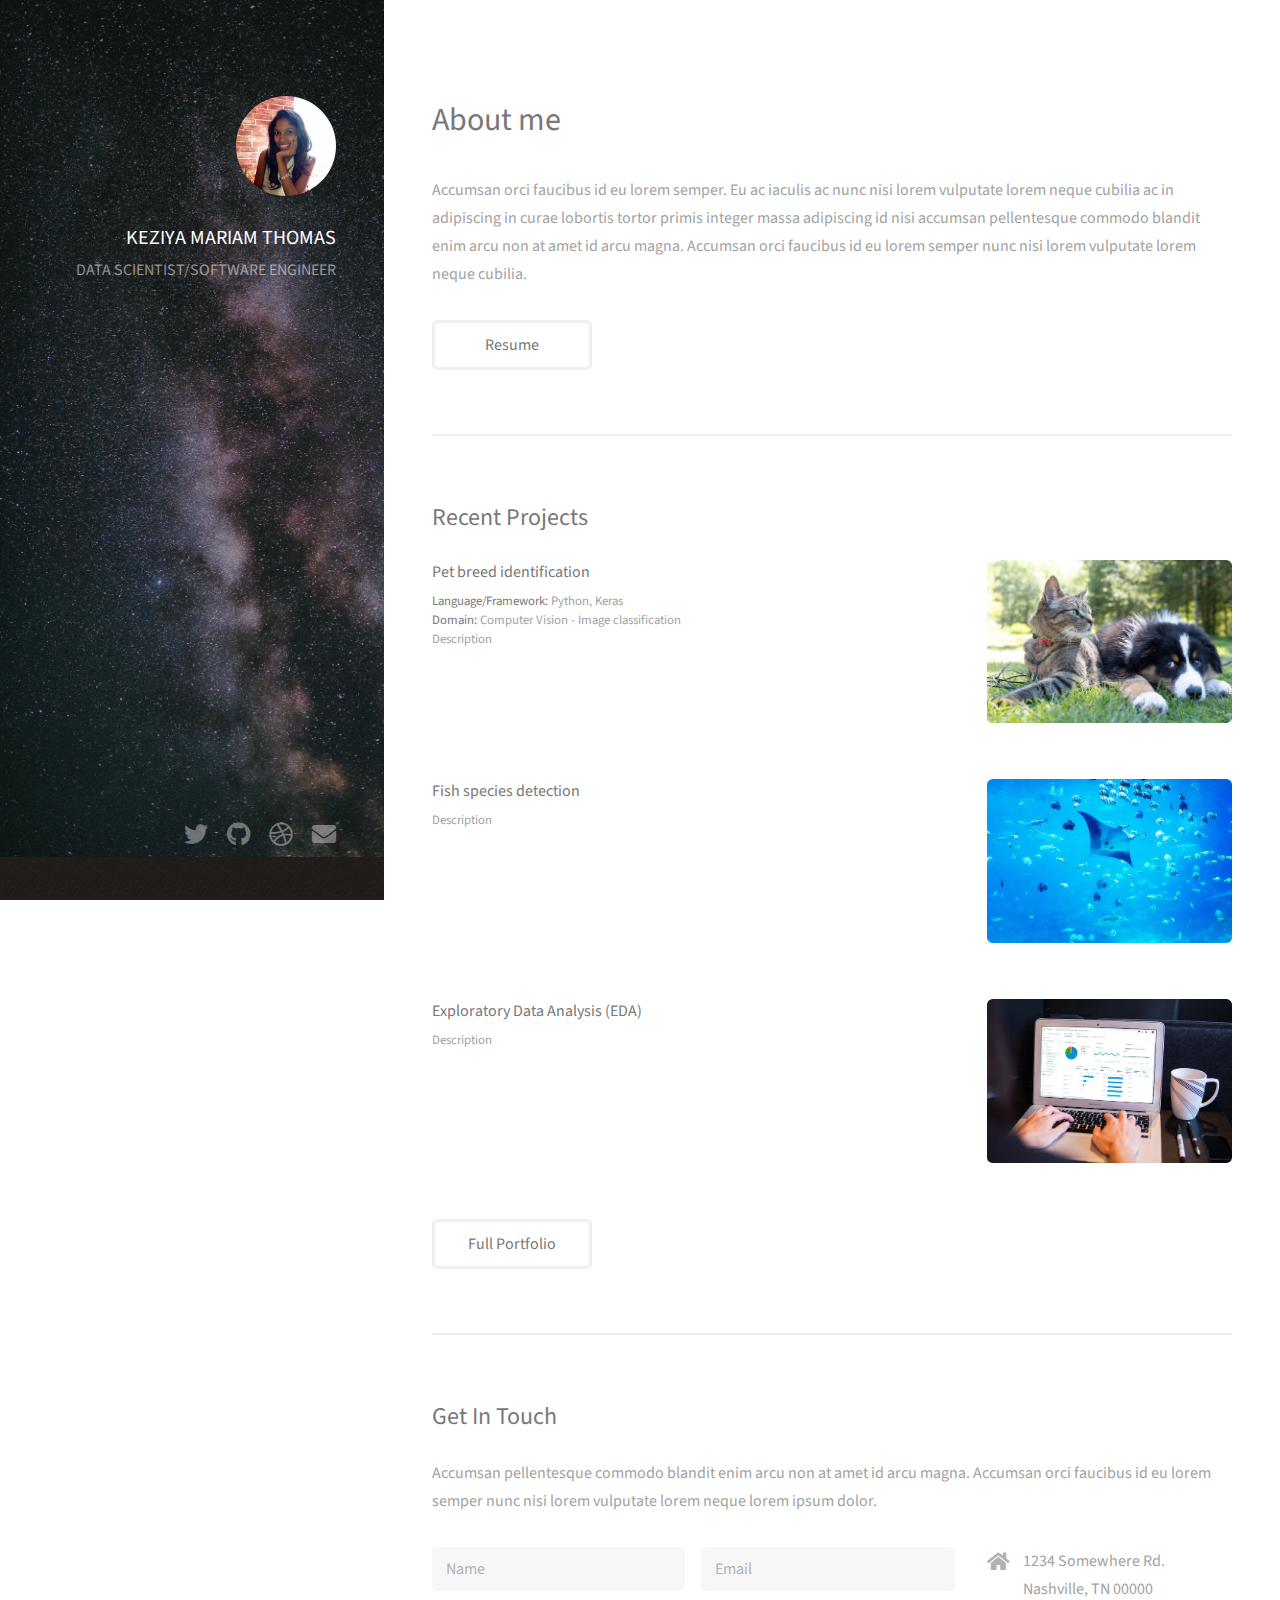
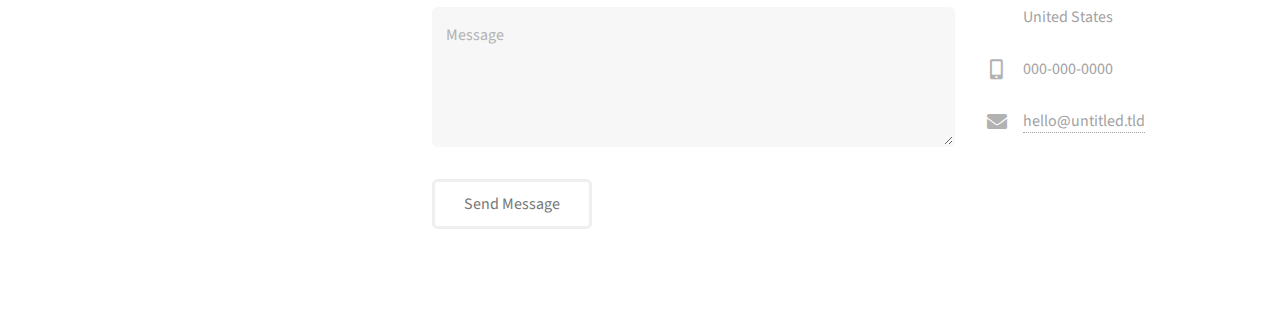
==== commit 912a6c58: "Changes to home page" ====
--- a/index.html
+++ b/index.html
@@ -30,7 +30,7 @@
 			<div id="main">
 
 				<!-- One -->
-					<section id="one">
+					<!-- <section id="one">
 						<header class="major">
 							<h2>Ipsum lorem dolor aliquam ante commodo<br />
 							magna sed accumsan arcu neque.</h2>
@@ -39,12 +39,59 @@
 						<ul class="actions">
 							<li><a href="resume.html" class="button">Resume</a></li>
 						</ul>
+					</section> -->
+					
+					<section id="one">
+						<header class="major">
+							<h2>About me</h2>
+						</header>
+						<p>Accumsan orci faucibus id eu lorem semper. Eu ac iaculis ac nunc nisi lorem vulputate lorem neque cubilia ac in adipiscing in curae lobortis tortor primis integer massa adipiscing id nisi accumsan pellentesque commodo blandit enim arcu non at amet id arcu magna. Accumsan orci faucibus id eu lorem semper nunc nisi lorem vulputate lorem neque cubilia.</p>
+						<ul class="actions">
+							<li><a href="resume.html" class="button">Resume</a></li>
+						</ul>
 					</section>
 
 				<!-- Two -->
 					<section id="two">
-						<h2>Recent Work</h2>
-						<div class="row">
+						<h2>Recent Projects</h2>
+						<div>
+							<article class="list-group work-item">
+								<div class="row">
+									<div class="col-8">
+										<h3>Pet breed identification</h3>
+										<p><b>Language/Framework: </b>Python, Keras<br>
+											<b>Domain: </b>Computer Vision - Image classification<br>
+											Description</p>
+									</div>
+									<div class="col-4">
+										<img class="image fit thumb" src="images/thumbs/001.jpeg" alt=""/>
+									</div>
+								</div>
+							</article>
+							<article class="list-group work-item">
+								<div class="row">
+									<div class="col-8">
+										<h3>Fish species detection</h3>
+										<p>Description</p>
+									</div>
+									<div class="col-4">
+										<img class="image fit thumb" src="images/thumbs/002.jpg" alt=""/>
+									</div>
+								</div>
+							</article>
+							<article class="list-group work-item">
+								<div class="row">
+									<div class="col-8">
+										<h3>Exploratory Data Analysis (EDA)</h3>
+										<p>Description</p>
+									</div>
+									<div class="col-4">
+										<img class="image fit thumb" src="images/thumbs/003.jpg" alt=""/>
+									</div>
+								</div>
+							</article>
+						</div>
+						<!-- <div class="row">
 							<article class="col-6 col-12-xsmall work-item">
 								<a href="images/fulls/01.jpg" class="image fit thumb"><img src="images/thumbs/01.jpg" alt="" /></a>
 								<h3>Magna sed consequat tempus</h3>
@@ -75,7 +122,7 @@
 								<h3>Risus ornare lacinia</h3>
 								<p>Lorem ipsum dolor sit amet nisl sed nullam feugiat.</p>
 							</article>
-						</div>
+						</div> -->
 						<ul class="actions">
 							<li><a href="#" class="button">Full Portfolio</a></li>
 						</ul>
--- a/assets/css/main.css
+++ b/assets/css/main.css
@@ -2593,7 +2593,7 @@
 		justify-content: space-between;
 		background-color: #1f1815;
 		background-attachment: scroll,								scroll;
-		background-image: url("images/overlay.png"), url("../../images/bg.jpg");
+		background-image: url("images/overlay.png"), url("../../images/bg_new.jpg");
 		background-position: top left,							top left;
 		background-repeat: repeat,								no-repeat;
 		background-size: auto,								150%;
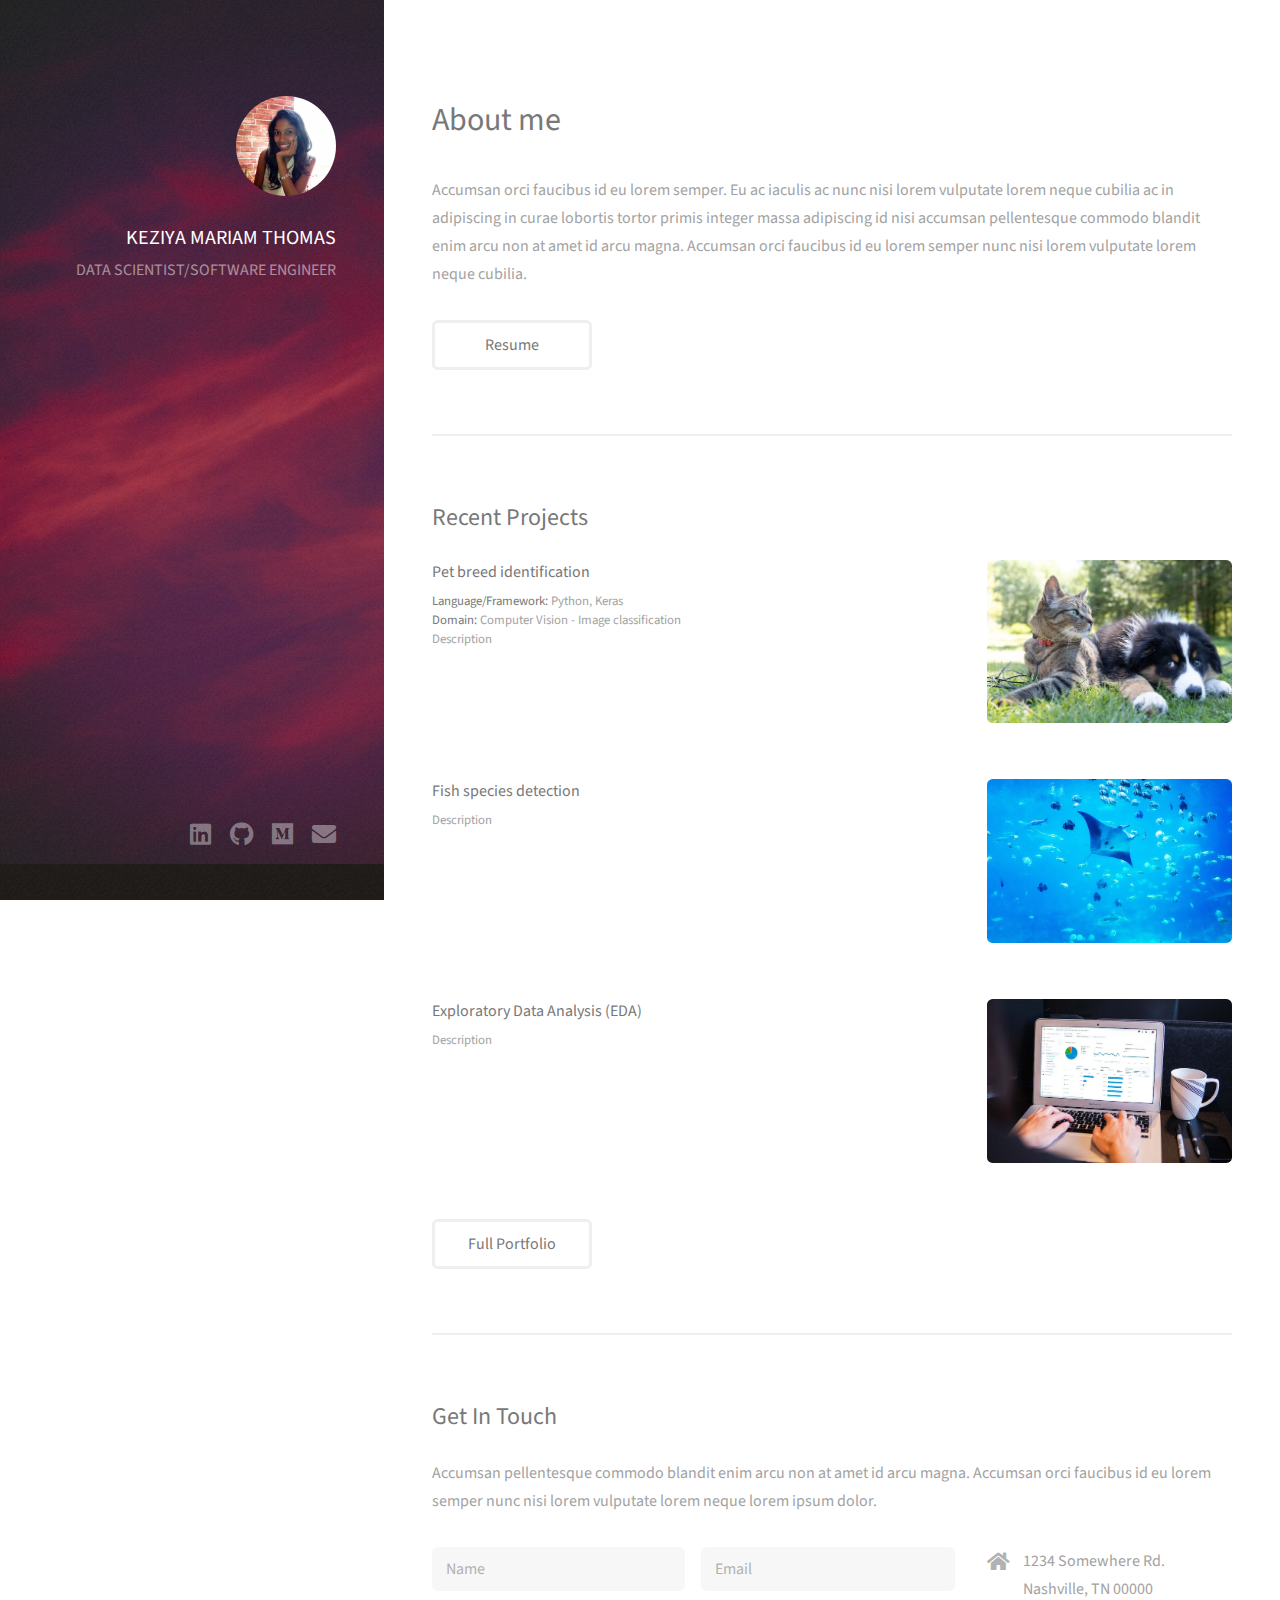
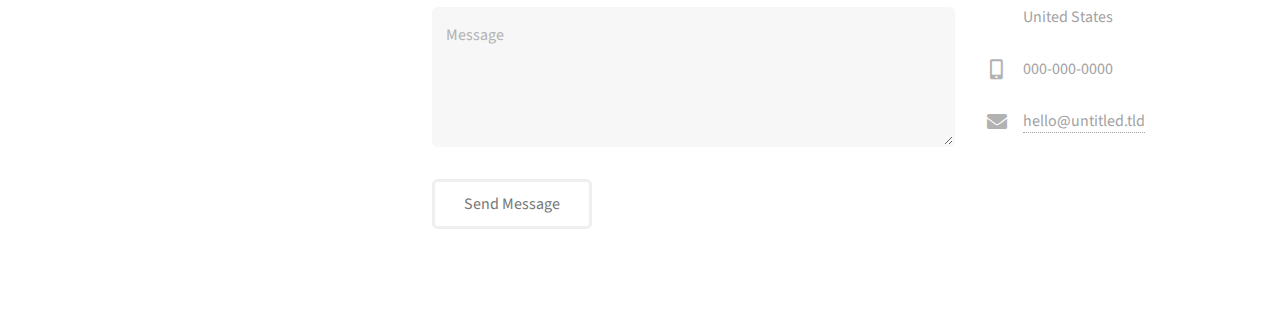
==== commit 48560f60: "Added new quick links/ added email" ====
--- a/index.html
+++ b/index.html
@@ -10,6 +10,15 @@
 		<meta charset="utf-8" />
 		<meta name="viewport" content="width=device-width, initial-scale=1, user-scalable=no" />
 		<link rel="stylesheet" href="assets/css/main.css" />
+		<script type = "text/javascript"> 
+			var container = document.getElementById('main'); 
+			function copyEmail(e) {   
+				e.preventDefault();
+				navigator.clipboard.writeText(e.target.getAttribute('href')).then(() => {
+					alert("Copied Keziya's email id to clipboard")
+				});
+			}  
+			</script> 
 	</head>
 	<body class="is-preload">
 
@@ -490,10 +499,12 @@
 			<footer id="footer">
 				<div class="inner">
 					<ul class="icons">
-						<li><a href="#" class="icon brands fa-twitter"><span class="label">Twitter</span></a></li>
-						<li><a href="#" class="icon brands fa-github"><span class="label">Github</span></a></li>
-						<li><a href="#" class="icon brands fa-dribbble"><span class="label">Dribbble</span></a></li>
-						<li><a href="#" class="icon solid fa-envelope"><span class="label">Email</span></a></li>
+						<!-- <li><a href="#" class="icon brands fa-twitter"><span class="label">Twitter</span></a></li> -->
+						<li><a href="https://www.linkedin.com/in/keziyamthomas" target="_blank" class="icon brands fa-linkedin"><span class="label">Linkedin</span></a></li>
+						<li><a href="#" class="icon brands fa-github"><span target="_blank" class="label">Github</span></a></li>
+						<li><a href="https://medium.com/@keziyamthomas" target="_blank" class="icon brands fa-medium"><span class="label">Medium</span></a></li>
+						<!-- <li><a href="#" class="icon brands fa-dribbble"><span class="label">Dribbble</span></a></li> -->
+						<li><a href="keziyamthomas@gmail.com" id="copy-email" onclick="copyEmail(event)" class="icon solid fa-envelope"><span class="label">Email</span></a></li>
 					</ul>
 					<!-- <ul class="copyright">
 						<li>&copy; Untitled</li><li>Design: <a href="http://html5up.net">HTML5 UP</a></li>
@@ -507,7 +518,6 @@
 			<script src="assets/js/browser.min.js"></script>
 			<script src="assets/js/breakpoints.min.js"></script>
 			<script src="assets/js/util.js"></script>
-			<script src="assets/js/main.js"></script>
-
+			<script src="assets/js/main.js"></script>	
 	</body>
 </html>--- a/assets/css/main.css
+++ b/assets/css/main.css
@@ -2605,7 +2605,7 @@
 		text-align: right;
 		top: 0;
 		/* width: 35%; */
-		width: 30%;
+		width: 27%;
 	}
 
 		#header > * {
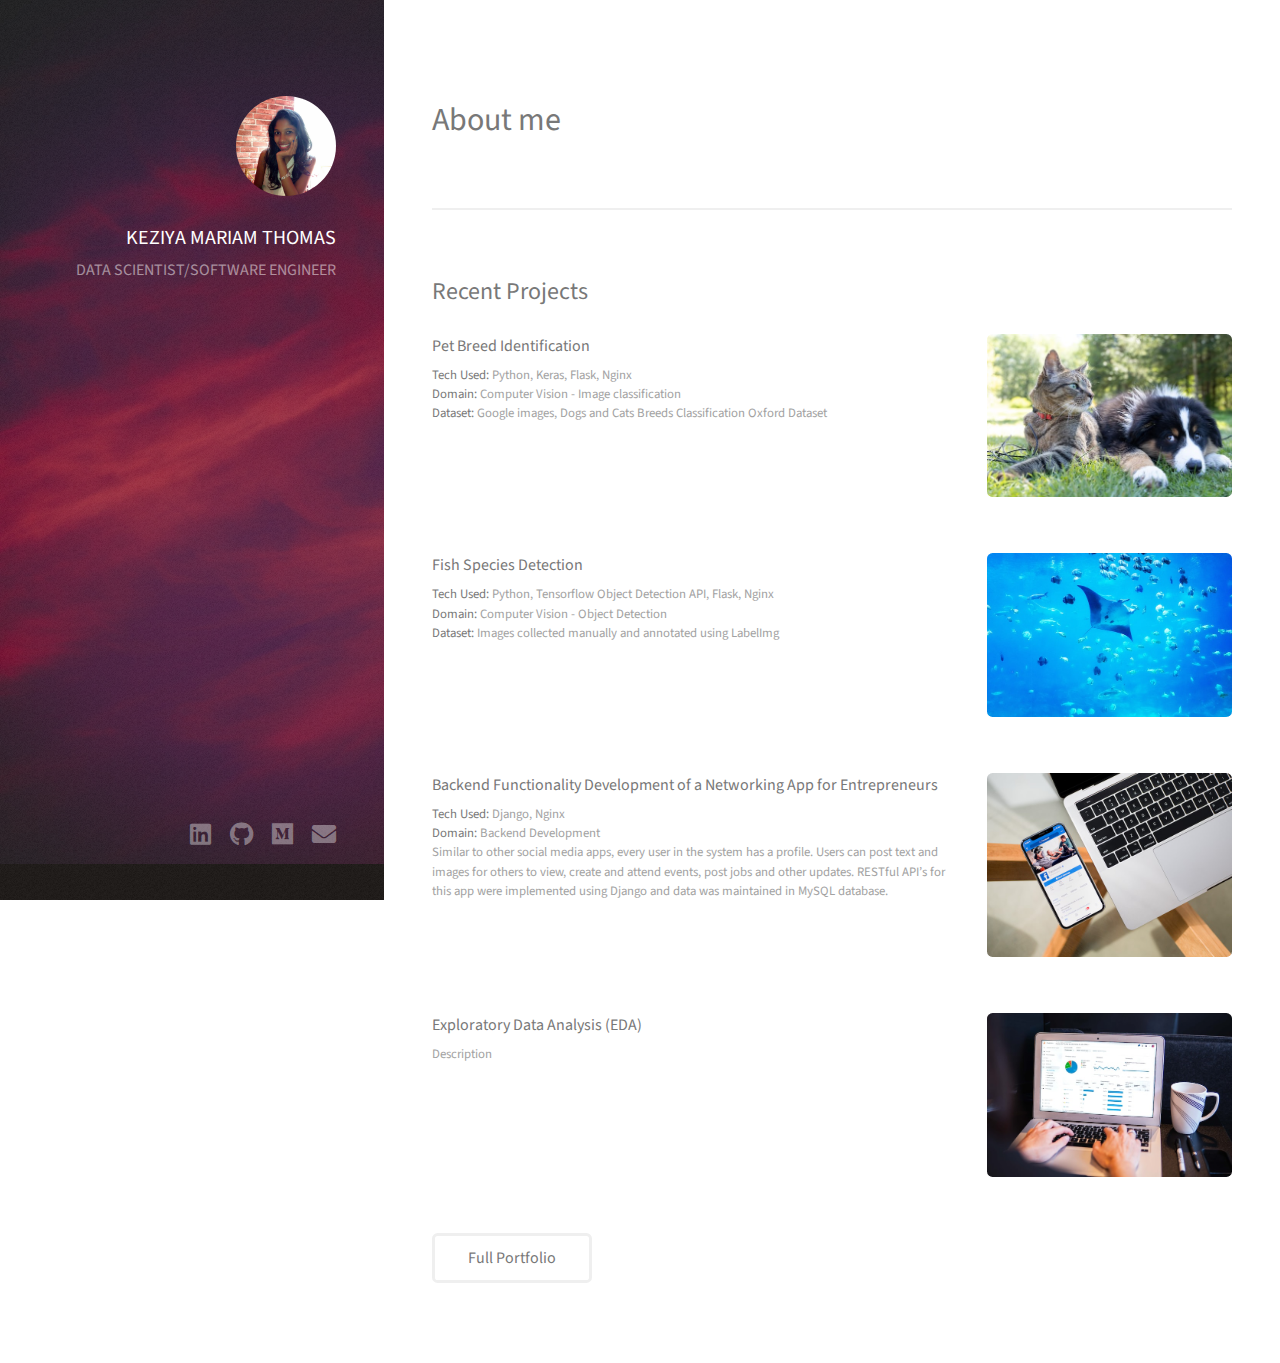
==== commit c6b2bab0: "Added new project" ====
--- a/index.html
+++ b/index.html
@@ -54,10 +54,11 @@
 						<header class="major">
 							<h2>About me</h2>
 						</header>
-						<p>Accumsan orci faucibus id eu lorem semper. Eu ac iaculis ac nunc nisi lorem vulputate lorem neque cubilia ac in adipiscing in curae lobortis tortor primis integer massa adipiscing id nisi accumsan pellentesque commodo blandit enim arcu non at amet id arcu magna. Accumsan orci faucibus id eu lorem semper nunc nisi lorem vulputate lorem neque cubilia.</p>
-						<ul class="actions">
+						<!-- <p>Accumsan orci faucibus id eu lorem semper. Eu ac iaculis ac nunc nisi lorem vulputate lorem neque cubilia ac in adipiscing in curae lobortis tortor primis integer massa adipiscing id nisi accumsan pellentesque commodo blandit enim arcu non at amet id arcu magna. Accumsan orci faucibus id eu lorem semper nunc nisi lorem vulputate lorem neque cubilia.</p> -->
+						<p></p>
+						<!-- <ul class="actions">
 							<li><a href="resume.html" class="button">Resume</a></li>
-						</ul>
+						</ul> -->
 					</section>
 
 				<!-- Two -->
@@ -67,10 +68,12 @@
 							<article class="list-group work-item">
 								<div class="row">
 									<div class="col-8">
-										<h3>Pet breed identification</h3>
-										<p><b>Language/Framework: </b>Python, Keras<br>
+										<h3>Pet Breed Identification</h3>
+										<p><b>Tech Used: </b>Python, Keras, Flask, Nginx<br>
 											<b>Domain: </b>Computer Vision - Image classification<br>
-											Description</p>
+											<b>Dataset: </b>Google images, Dogs and Cats Breeds Classification Oxford Dataset<br>
+											
+										</p>
 									</div>
 									<div class="col-4">
 										<img class="image fit thumb" src="images/thumbs/001.jpeg" alt=""/>
@@ -80,11 +83,29 @@
 							<article class="list-group work-item">
 								<div class="row">
 									<div class="col-8">
-										<h3>Fish species detection</h3>
-										<p>Description</p>
+										<h3>Fish Species Detection</h3>
+										<p><b>Tech Used: </b>Python, Tensorflow Object Detection API, Flask, Nginx<br>
+											<b>Domain: </b>Computer Vision - Object Detection<br>
+											<b>Dataset: </b>Images collected manually and annotated using LabelImg<br>
+											
+										</p>
 									</div>
 									<div class="col-4">
 										<img class="image fit thumb" src="images/thumbs/002.jpg" alt=""/>
+									</div>
+								</div>
+							</article>
+							<article class="list-group work-item">
+								<div class="row">
+									<div class="col-8">
+										<h3>Backend Functionality Development of a Networking App for Entrepreneurs</h3>
+										<p><b>Tech Used: </b>Django, Nginx<br>
+											<b>Domain: </b>Backend Development<br>
+											Similar to other social media apps, every user in the system has a profile. Users can post text and images for others to view, create and attend events, post jobs and other updates. RESTful API’s for this app were implemented using Django and data was maintained in MySQL database.<br>
+										</p>
+									</div>
+									<div class="col-4">
+										<img class="image fit thumb" src="images/thumbs/networking.jpg" alt=""/>
 									</div>
 								</div>
 							</article>
@@ -138,7 +159,7 @@
 					</section>
 
 				<!-- Three -->
-					<section id="three">
+					<!-- <section id="three">
 						<h2>Get In Touch</h2>
 						<p>Accumsan pellentesque commodo blandit enim arcu non at amet id arcu magna. Accumsan orci faucibus id eu lorem semper nunc nisi lorem vulputate lorem neque lorem ipsum dolor.</p>
 						<div class="row">
@@ -173,7 +194,7 @@
 								</ul>
 							</div>
 						</div>
-					</section>
+					</section> -->
 
 				<!-- Four -->
 				<!--
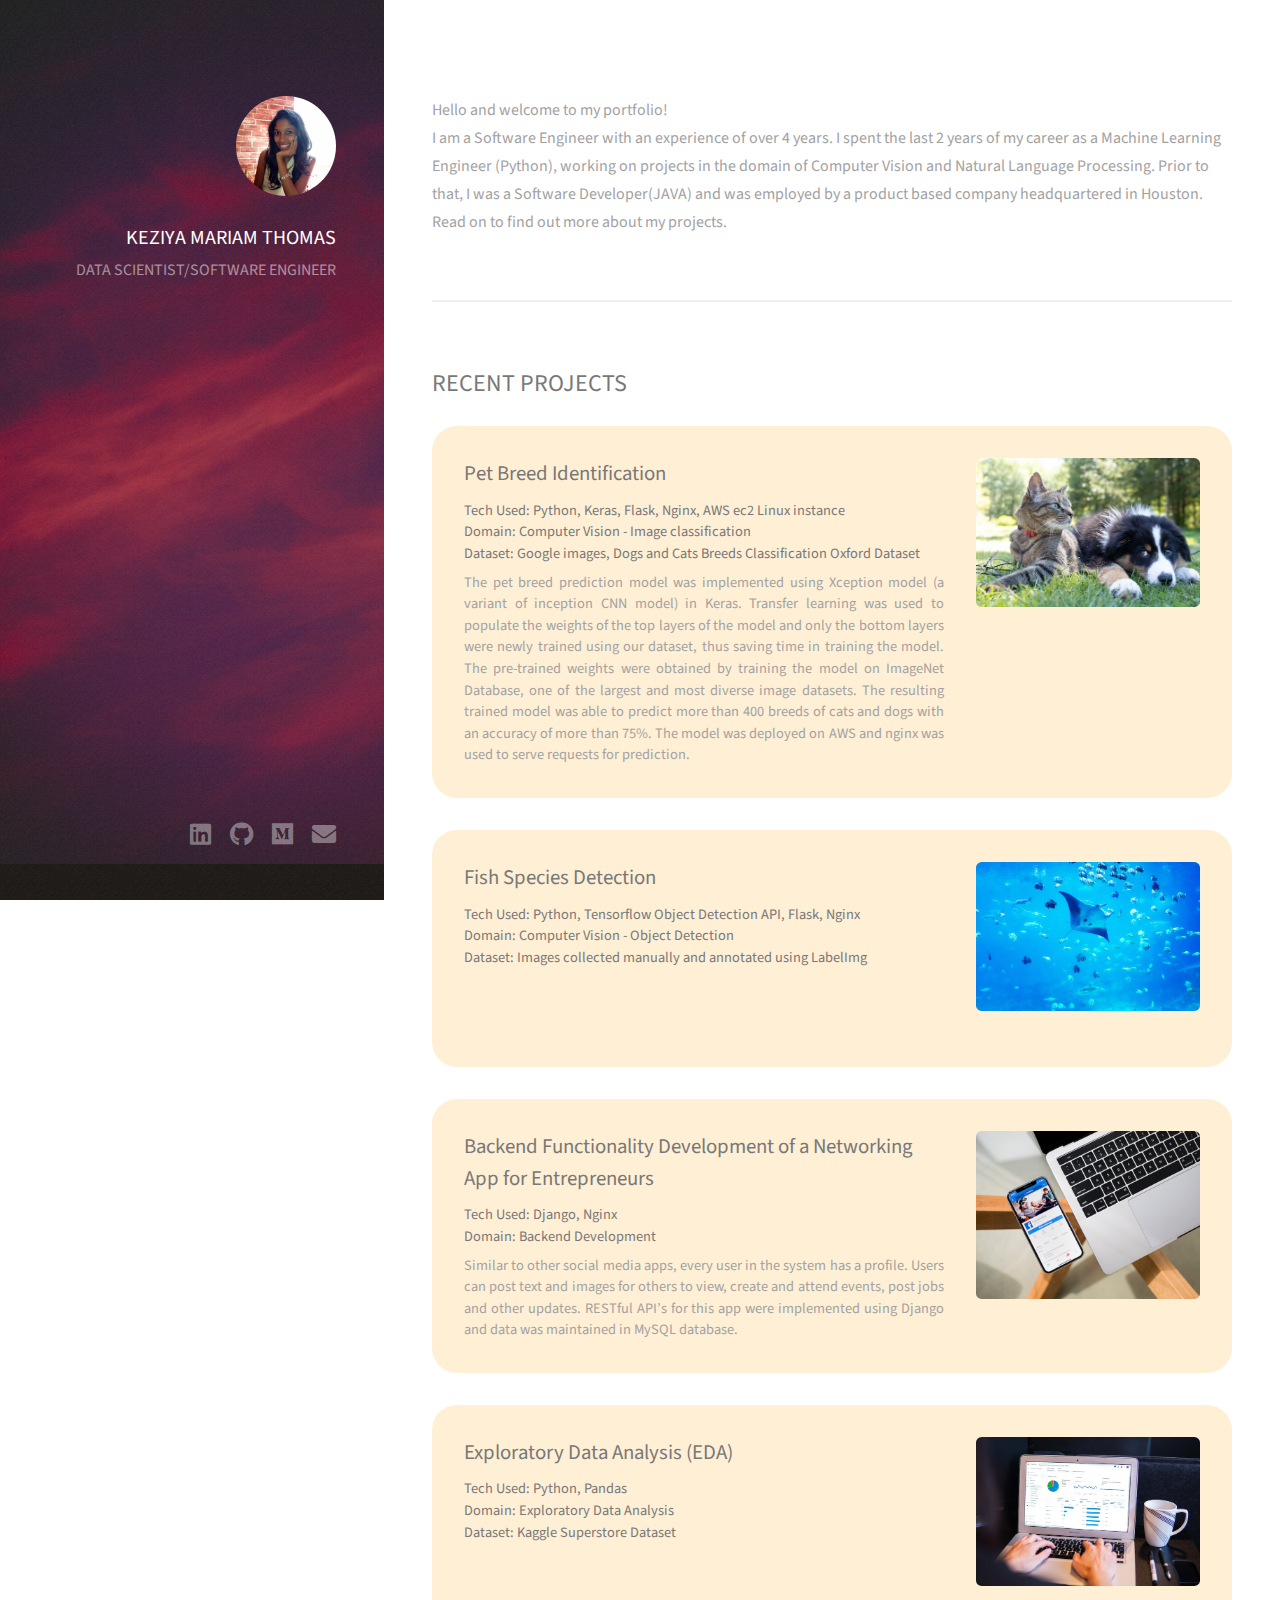
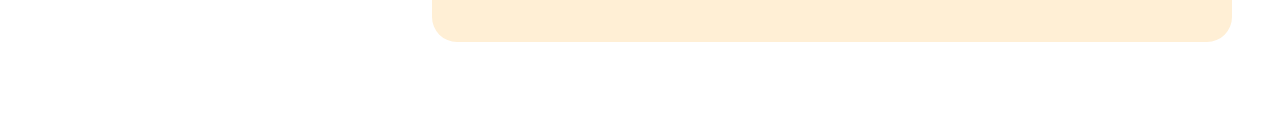
==== commit d9abb8a5: "Updated project content" ====
--- a/index.html
+++ b/index.html
@@ -52,10 +52,10 @@
 					
 					<section id="one">
 						<header class="major">
-							<h2>About me</h2>
+							<!-- <h2>About me</h2> -->
 						</header>
 						<!-- <p>Accumsan orci faucibus id eu lorem semper. Eu ac iaculis ac nunc nisi lorem vulputate lorem neque cubilia ac in adipiscing in curae lobortis tortor primis integer massa adipiscing id nisi accumsan pellentesque commodo blandit enim arcu non at amet id arcu magna. Accumsan orci faucibus id eu lorem semper nunc nisi lorem vulputate lorem neque cubilia.</p> -->
-						<p></p>
+						<p>Hello and welcome to my portfolio!<br>I am a Software Engineer with an experience of over 4 years. I spent the last 2 years of my career as a Machine Learning Engineer (Python), working on projects in the domain of Computer Vision and Natural Language Processing. Prior to that, I was a Software Developer(JAVA) and was employed by a product based company headquartered in Houston. Read on to find out more about my projects.</p>
 						<!-- <ul class="actions">
 							<li><a href="resume.html" class="button">Resume</a></li>
 						</ul> -->
@@ -63,16 +63,17 @@
 
 				<!-- Two -->
 					<section id="two">
-						<h2>Recent Projects</h2>
+						<h2>RECENT PROJECTS</h2>
 						<div>
 							<article class="list-group work-item">
 								<div class="row">
 									<div class="col-8">
 										<h3>Pet Breed Identification</h3>
-										<p><b>Tech Used: </b>Python, Keras, Flask, Nginx<br>
-											<b>Domain: </b>Computer Vision - Image classification<br>
-											<b>Dataset: </b>Google images, Dogs and Cats Breeds Classification Oxford Dataset<br>
-											
+										<h5><b>Tech Used: </b>Python, Keras, Flask, Nginx, AWS ec2 Linux instance<br>
+										<b>Domain: </b>Computer Vision - Image classification<br>
+										<b>Dataset: </b>Google images, Dogs and Cats Breeds Classification Oxford Dataset</h5>
+										<p>
+											The pet breed prediction model was implemented using Xception model (a variant of inception CNN model) in Keras. Transfer learning was used to populate the weights of the top layers of the model and only the bottom layers were newly trained using our dataset, thus saving time in training the model. The pre-trained weights were obtained by training the model on ImageNet Database, one of the largest and most diverse image datasets. The  resulting trained model was able to predict more than 400 breeds of cats and dogs with an accuracy of more than 75%. The model was deployed on AWS and nginx was used to serve requests for prediction.<br>
 										</p>
 									</div>
 									<div class="col-4">
@@ -84,10 +85,10 @@
 								<div class="row">
 									<div class="col-8">
 										<h3>Fish Species Detection</h3>
-										<p><b>Tech Used: </b>Python, Tensorflow Object Detection API, Flask, Nginx<br>
+										<h5><b>Tech Used: </b>Python, Tensorflow Object Detection API, Flask, Nginx<br>
 											<b>Domain: </b>Computer Vision - Object Detection<br>
-											<b>Dataset: </b>Images collected manually and annotated using LabelImg<br>
-											
+											<b>Dataset: </b>Images collected manually and annotated using LabelImg<br></h5>
+										<p>	
 										</p>
 									</div>
 									<div class="col-4">
@@ -99,8 +100,9 @@
 								<div class="row">
 									<div class="col-8">
 										<h3>Backend Functionality Development of a Networking App for Entrepreneurs</h3>
-										<p><b>Tech Used: </b>Django, Nginx<br>
-											<b>Domain: </b>Backend Development<br>
+										<h5><b>Tech Used: </b>Django, Nginx<br>
+											<b>Domain: </b>Backend Development<br></h5>
+											<p>
 											Similar to other social media apps, every user in the system has a profile. Users can post text and images for others to view, create and attend events, post jobs and other updates. RESTful API’s for this app were implemented using Django and data was maintained in MySQL database.<br>
 										</p>
 									</div>
@@ -113,7 +115,12 @@
 								<div class="row">
 									<div class="col-8">
 										<h3>Exploratory Data Analysis (EDA)</h3>
-										<p>Description</p>
+										<h5><b>Tech Used: Python, Pandas</b><br>
+											<b>Domain: Exploratory Data Analysis</b><br>
+											<b>Dataset: </b>Kaggle Superstore Dataset 
+
+										</h5>
+										<p></p>
 									</div>
 									<div class="col-4">
 										<img class="image fit thumb" src="images/thumbs/003.jpg" alt=""/>
@@ -153,9 +160,9 @@
 								<p>Lorem ipsum dolor sit amet nisl sed nullam feugiat.</p>
 							</article>
 						</div> -->
-						<ul class="actions">
+						<!-- <ul class="actions">
 							<li><a href="#" class="button">Full Portfolio</a></li>
-						</ul>
+						</ul> -->
 					</section>
 
 				<!-- Three -->
--- a/assets/css/main.css
+++ b/assets/css/main.css
@@ -2555,6 +2555,10 @@
 
 	.work-item {
 		margin: 0 0 2em 0;
+		padding: 2em;
+		border-radius: 25px;
+		/* margin: 3em; */
+		background-color: papayawhip;
 	}
 
 		.work-item .image {
@@ -2562,14 +2566,23 @@
 		}
 
 		.work-item h3 {
-			font-size: 1em;
+			font-size: 1.3em;
 			margin: 0 0 0.5em 0;
 		}
 
+		.work-item h5 {
+			font-size: 0.9em;
+			margin: 0 0 0.5em 0;
+		}
+
+
 		.work-item p {
-			font-size: 0.8em;
+			font-size: 0.9em;
 			line-height: 1.5em;
 			margin: 0;
+			text-align: justify;
+			text-justify: inter-word;
+			justify-content: space-between;
 		}
 
 /* Header */
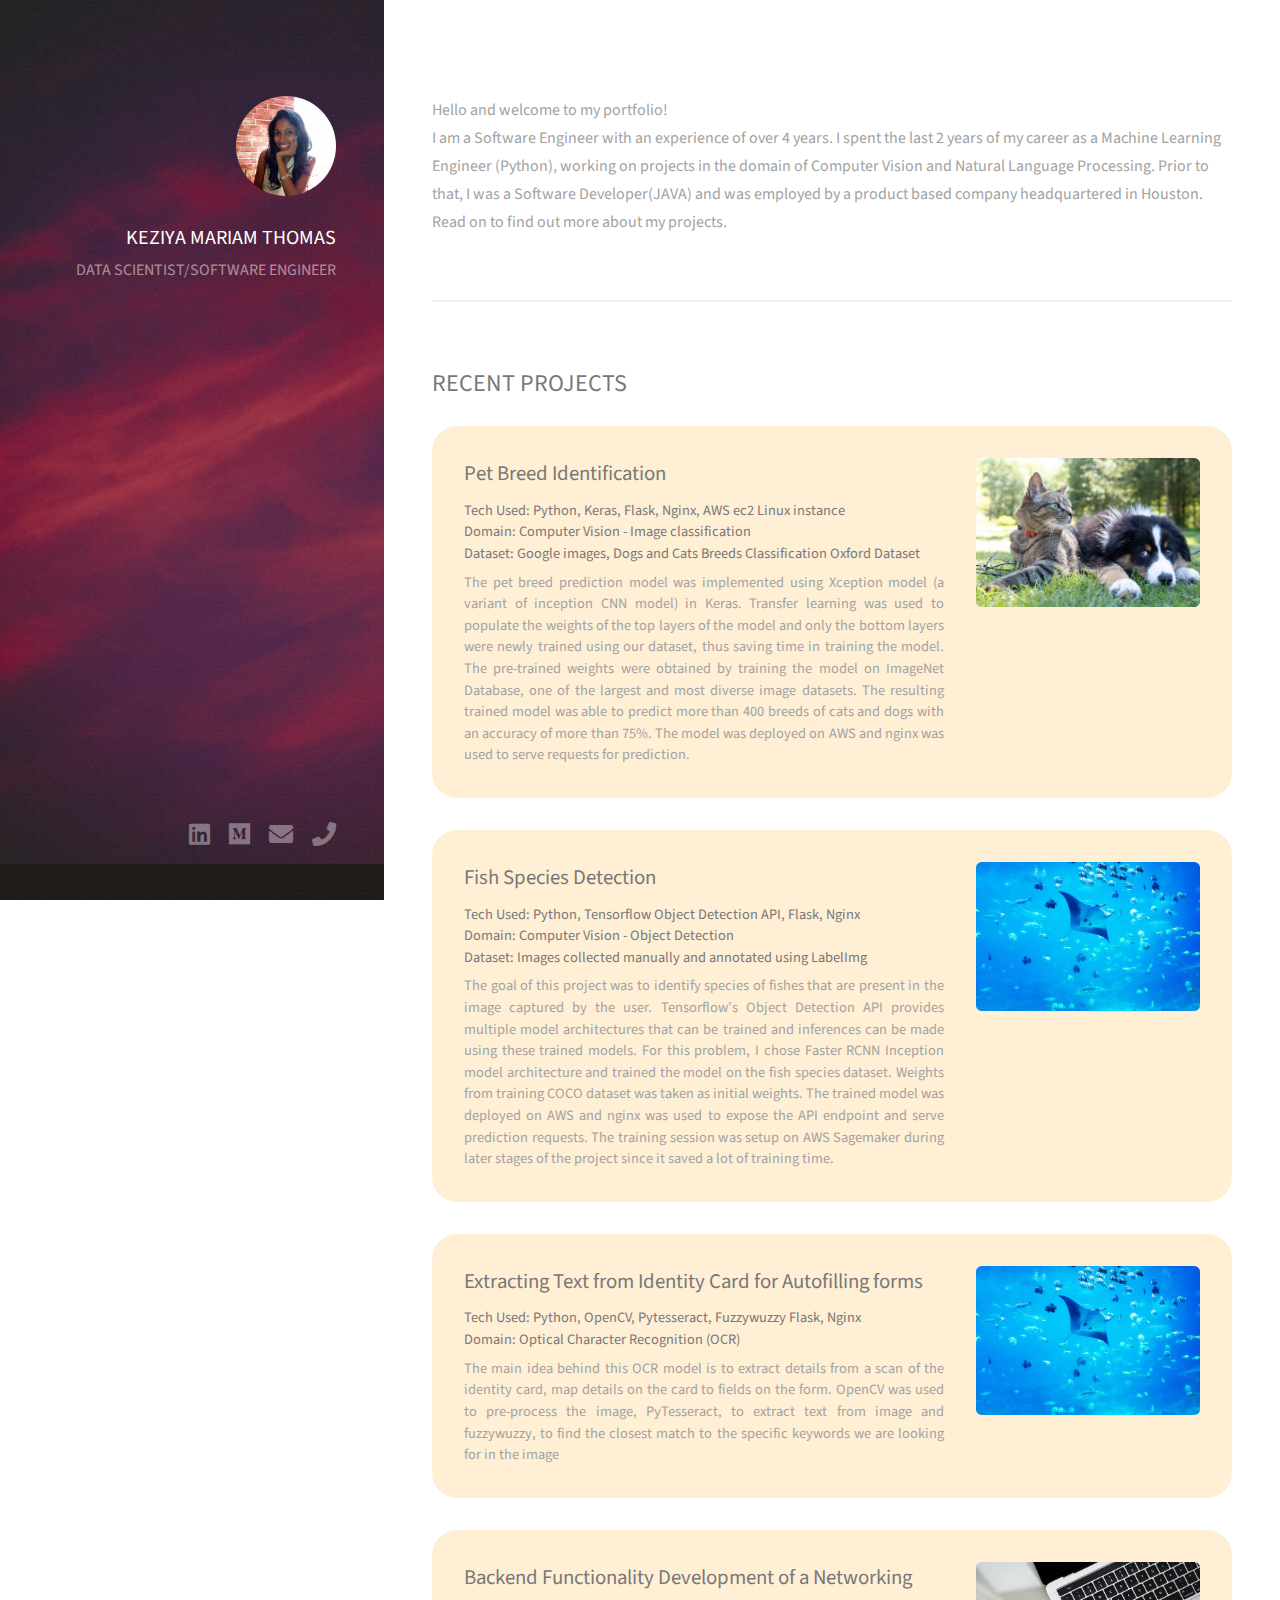
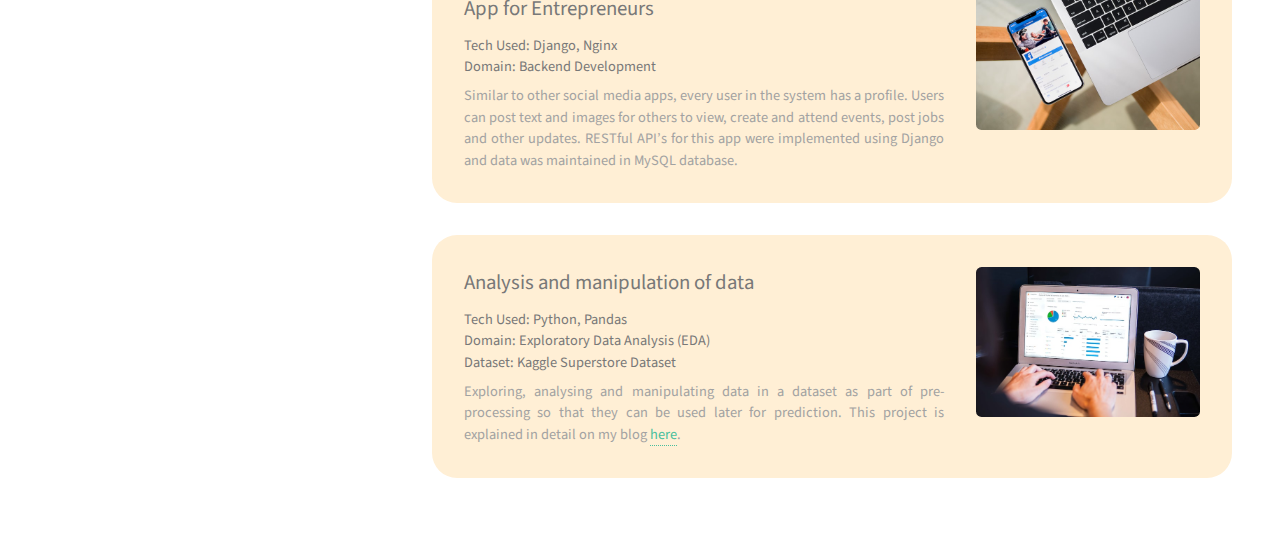
==== commit f2d5766c: "Updated contact details/ modified projects" ====
--- a/index.html
+++ b/index.html
@@ -12,10 +12,10 @@
 		<link rel="stylesheet" href="assets/css/main.css" />
 		<script type = "text/javascript"> 
 			var container = document.getElementById('main'); 
-			function copyEmail(e) {   
+			function copyContent(e) {   
 				e.preventDefault();
 				navigator.clipboard.writeText(e.target.getAttribute('href')).then(() => {
-					alert("Copied Keziya's email id to clipboard")
+					alert("Copied Keziya's contact number to clipboard")
 				});
 			}  
 			</script> 
@@ -89,6 +89,22 @@
 											<b>Domain: </b>Computer Vision - Object Detection<br>
 											<b>Dataset: </b>Images collected manually and annotated using LabelImg<br></h5>
 										<p>	
+											The goal of this project was to identify species of fishes that are present in the image captured by the user. Tensorflow’s Object Detection API provides multiple model architectures that can be trained and inferences can be made using these trained models. For this problem, I chose Faster RCNN Inception model architecture and trained the model on the fish species dataset. Weights from training COCO dataset was taken as initial weights. The trained model was deployed on AWS and nginx was used to expose the API endpoint and serve prediction requests. The training session was setup on AWS Sagemaker during later stages of the project since it saved a lot of training time.<br>
+										</p>
+									</div>
+									<div class="col-4">
+										<img class="image fit thumb" src="images/thumbs/002.jpg" alt=""/>
+									</div>
+								</div>
+							</article>
+							<article class="list-group work-item">
+								<div class="row">
+									<div class="col-8">
+										<h3>Extracting Text from Identity Card for Autofilling forms</h3>
+										<h5><b>Tech Used: </b>Python, OpenCV, Pytesseract, Fuzzywuzzy Flask, Nginx<br>
+											<b>Domain: </b>Optical Character Recognition (OCR)<br></h5>
+										<p>	
+											The main idea behind this OCR model is to extract details from a scan of the identity card, map details on the card to fields on the form. OpenCV was used to pre-process the image, PyTesseract, to extract text from image and fuzzywuzzy, to find the closest match to the specific keywords we are looking for in the image<br>
 										</p>
 									</div>
 									<div class="col-4">
@@ -114,13 +130,12 @@
 							<article class="list-group work-item">
 								<div class="row">
 									<div class="col-8">
-										<h3>Exploratory Data Analysis (EDA)</h3>
+										<h3>Analysis and manipulation of data</h3>
 										<h5><b>Tech Used: Python, Pandas</b><br>
-											<b>Domain: Exploratory Data Analysis</b><br>
-											<b>Dataset: </b>Kaggle Superstore Dataset 
-
+											<b>Domain: Exploratory Data Analysis (EDA)</b><br>
+											<b>Dataset: </b>Kaggle Superstore Dataset<br>
 										</h5>
-										<p></p>
+										<p>Exploring, analysing and manipulating data in a dataset as part of pre-processing so that they can be used later for prediction. This project is explained in detail on my blog <a href = "https://medium.com/@keziyamthomas/a-quick-introduction-to-exploratory-data-analysis-eda-using-pandas-87f4fb6a6340" target="_blank">here</a>.</p>
 									</div>
 									<div class="col-4">
 										<img class="image fit thumb" src="images/thumbs/003.jpg" alt=""/>
@@ -529,10 +544,11 @@
 					<ul class="icons">
 						<!-- <li><a href="#" class="icon brands fa-twitter"><span class="label">Twitter</span></a></li> -->
 						<li><a href="https://www.linkedin.com/in/keziyamthomas" target="_blank" class="icon brands fa-linkedin"><span class="label">Linkedin</span></a></li>
-						<li><a href="#" class="icon brands fa-github"><span target="_blank" class="label">Github</span></a></li>
+						<!-- <li><a href="#" class="icon brands fa-github"><span target="_blank" class="label">Github</span></a></li> -->
 						<li><a href="https://medium.com/@keziyamthomas" target="_blank" class="icon brands fa-medium"><span class="label">Medium</span></a></li>
 						<!-- <li><a href="#" class="icon brands fa-dribbble"><span class="label">Dribbble</span></a></li> -->
-						<li><a href="keziyamthomas@gmail.com" id="copy-email" onclick="copyEmail(event)" class="icon solid fa-envelope"><span class="label">Email</span></a></li>
+						<li><a href="mailto:keziyamthomas@gmail.com" id="copy-email" class="icon solid fa-envelope"><span class="label">Email id</span></a></li>
+						<li><a href="+16474627209" id="copy-contact" onclick="copyContent(event)" class="icon solid fa-phone"><span class="label">Contact Number</span></a></li>
 					</ul>
 					<!-- <ul class="copyright">
 						<li>&copy; Untitled</li><li>Design: <a href="http://html5up.net">HTML5 UP</a></li>
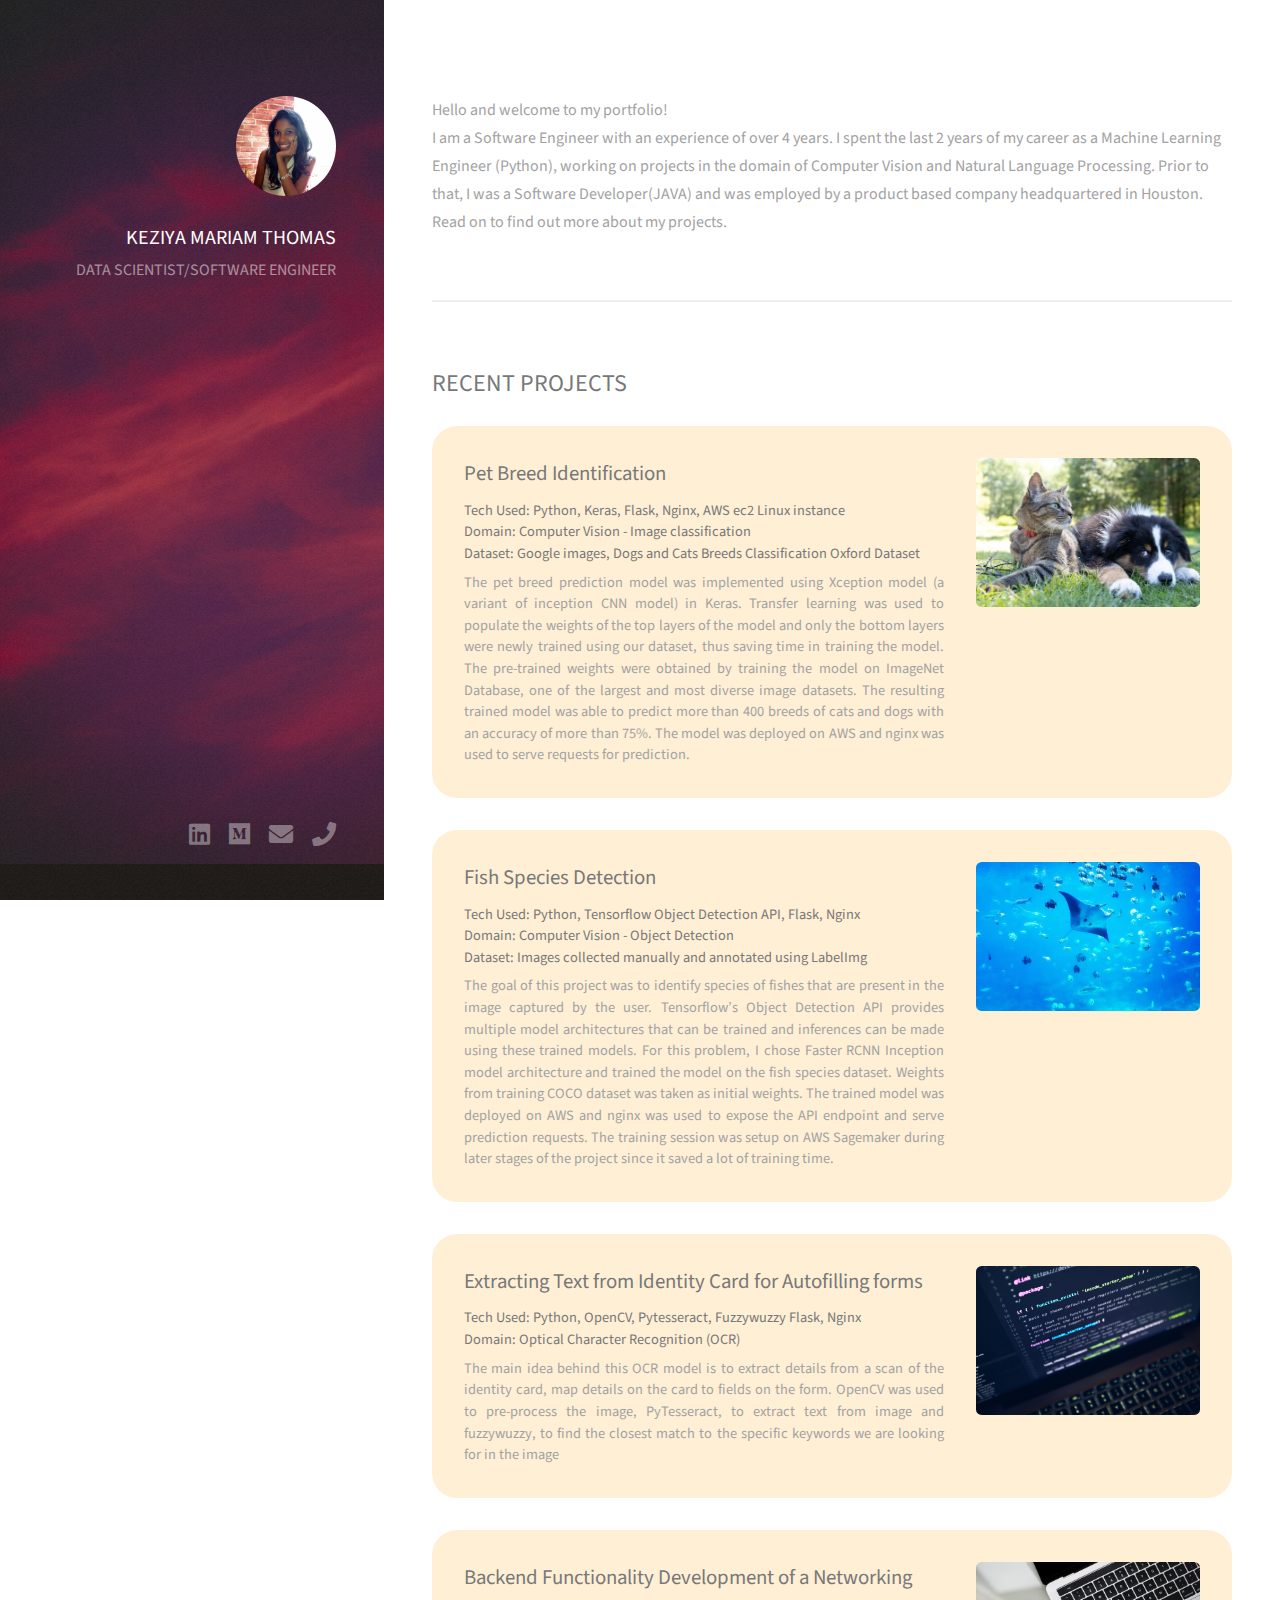
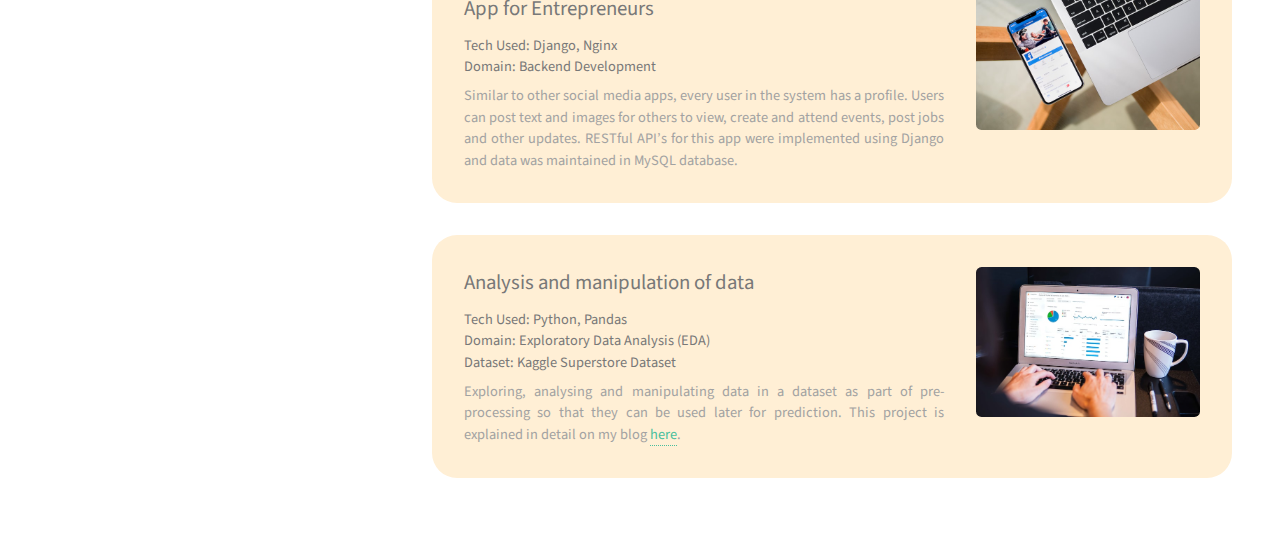
==== commit 893683d0: "New project image added" ====
--- a/index.html
+++ b/index.html
@@ -108,7 +108,7 @@
 										</p>
 									</div>
 									<div class="col-4">
-										<img class="image fit thumb" src="images/thumbs/002.jpg" alt=""/>
+										<img class="image fit thumb" src="images/thumbs/004.jpg" alt=""/>
 									</div>
 								</div>
 							</article>
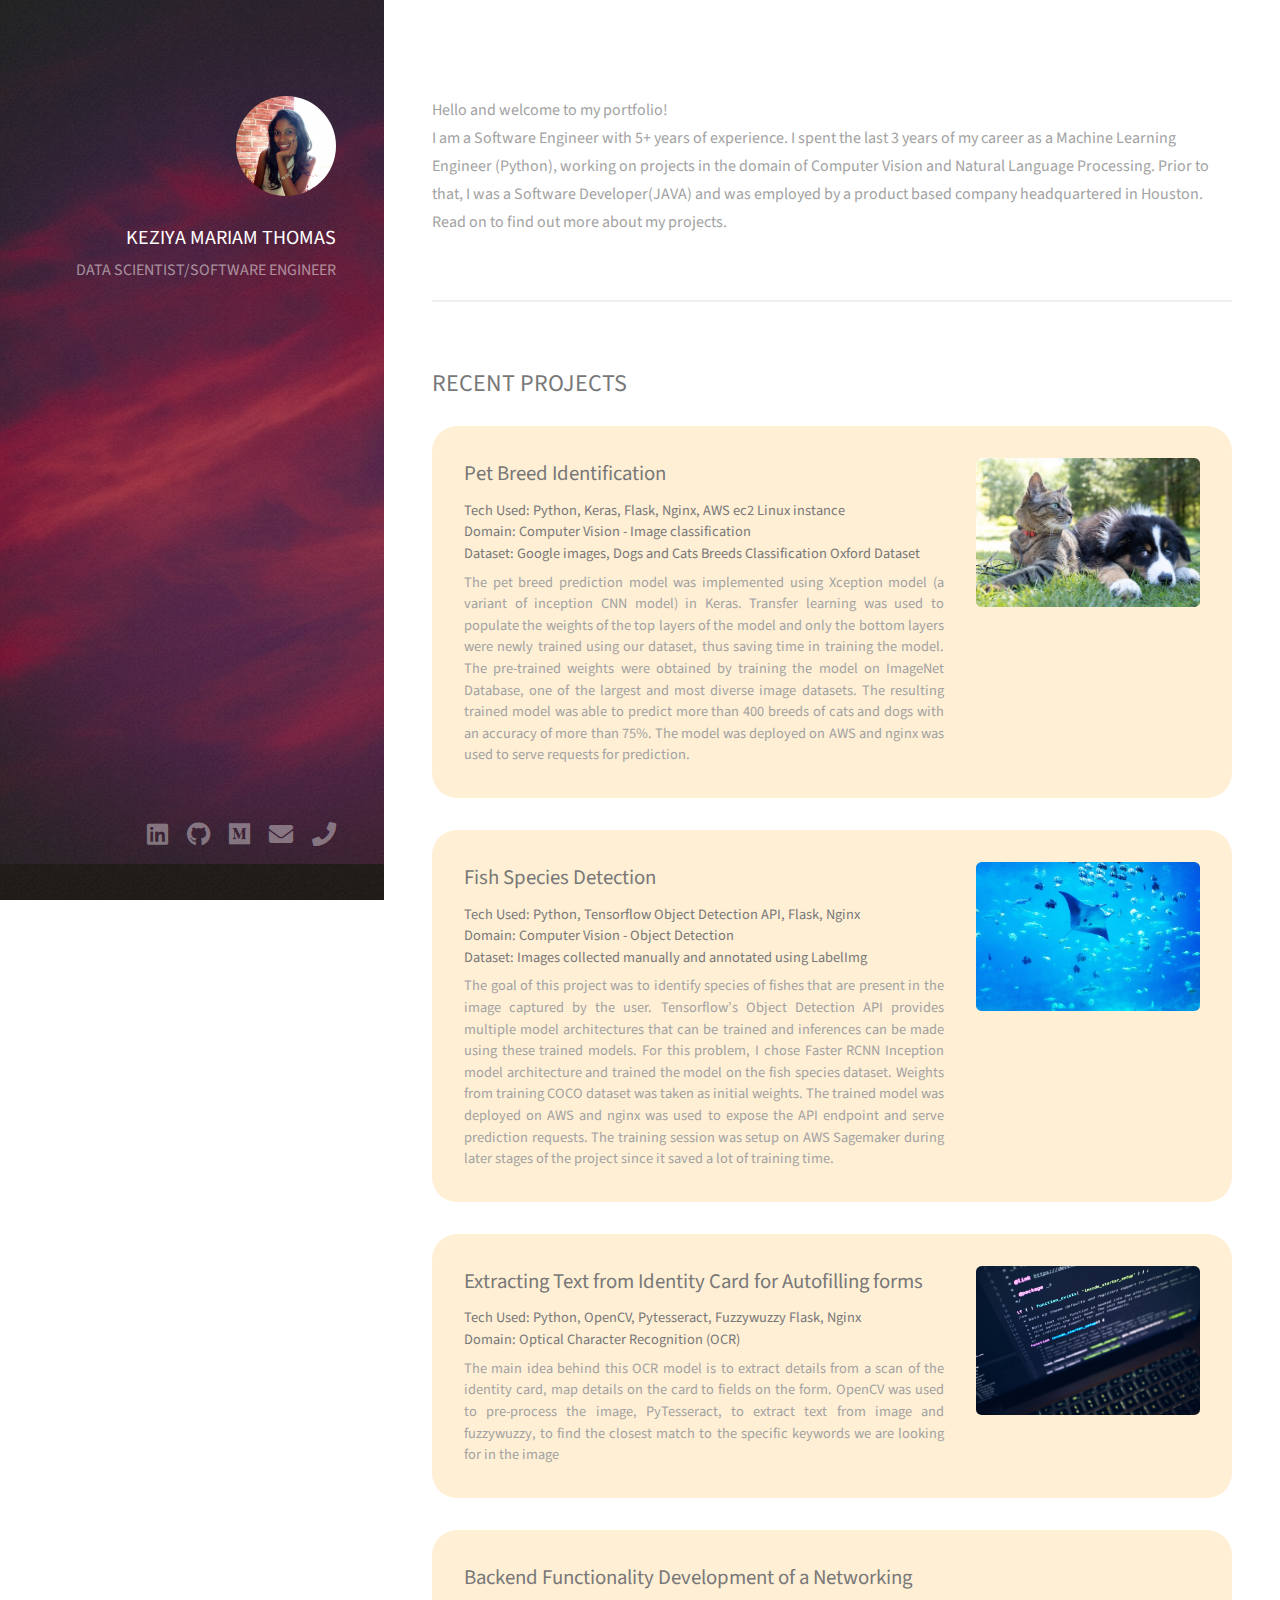
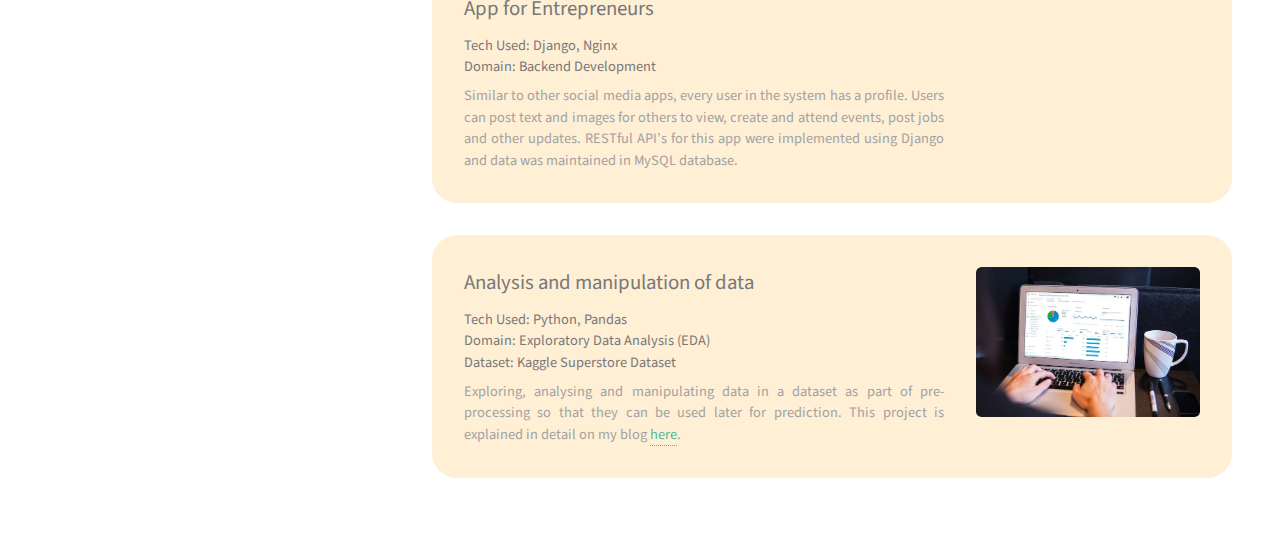
==== commit f19dc04f: "Added Github link" ====
--- a/index.html
+++ b/index.html
@@ -55,7 +55,7 @@
 							<!-- <h2>About me</h2> -->
 						</header>
 						<!-- <p>Accumsan orci faucibus id eu lorem semper. Eu ac iaculis ac nunc nisi lorem vulputate lorem neque cubilia ac in adipiscing in curae lobortis tortor primis integer massa adipiscing id nisi accumsan pellentesque commodo blandit enim arcu non at amet id arcu magna. Accumsan orci faucibus id eu lorem semper nunc nisi lorem vulputate lorem neque cubilia.</p> -->
-						<p>Hello and welcome to my portfolio!<br>I am a Software Engineer with an experience of over 4 years. I spent the last 2 years of my career as a Machine Learning Engineer (Python), working on projects in the domain of Computer Vision and Natural Language Processing. Prior to that, I was a Software Developer(JAVA) and was employed by a product based company headquartered in Houston. Read on to find out more about my projects.</p>
+						<p>Hello and welcome to my portfolio!<br>I am a Software Engineer with 5+ years of experience. I spent the last 3 years of my career as a Machine Learning Engineer (Python), working on projects in the domain of Computer Vision and Natural Language Processing. Prior to that, I was a Software Developer(JAVA) and was employed by a product based company headquartered in Houston. Read on to find out more about my projects.</p>
 						<!-- <ul class="actions">
 							<li><a href="resume.html" class="button">Resume</a></li>
 						</ul> -->
@@ -544,7 +544,7 @@
 					<ul class="icons">
 						<!-- <li><a href="#" class="icon brands fa-twitter"><span class="label">Twitter</span></a></li> -->
 						<li><a href="https://www.linkedin.com/in/keziyamthomas" target="_blank" class="icon brands fa-linkedin"><span class="label">Linkedin</span></a></li>
-						<!-- <li><a href="#" class="icon brands fa-github"><span target="_blank" class="label">Github</span></a></li> -->
+						<li><a href="https://github.com/keziyamthomas" target="_blank" class="icon brands fa-github"><span class="label">Github</span></a></li>
 						<li><a href="https://medium.com/@keziyamthomas" target="_blank" class="icon brands fa-medium"><span class="label">Medium</span></a></li>
 						<!-- <li><a href="#" class="icon brands fa-dribbble"><span class="label">Dribbble</span></a></li> -->
 						<li><a href="mailto:keziyamthomas@gmail.com" id="copy-email" class="icon solid fa-envelope"><span class="label">Email id</span></a></li>
